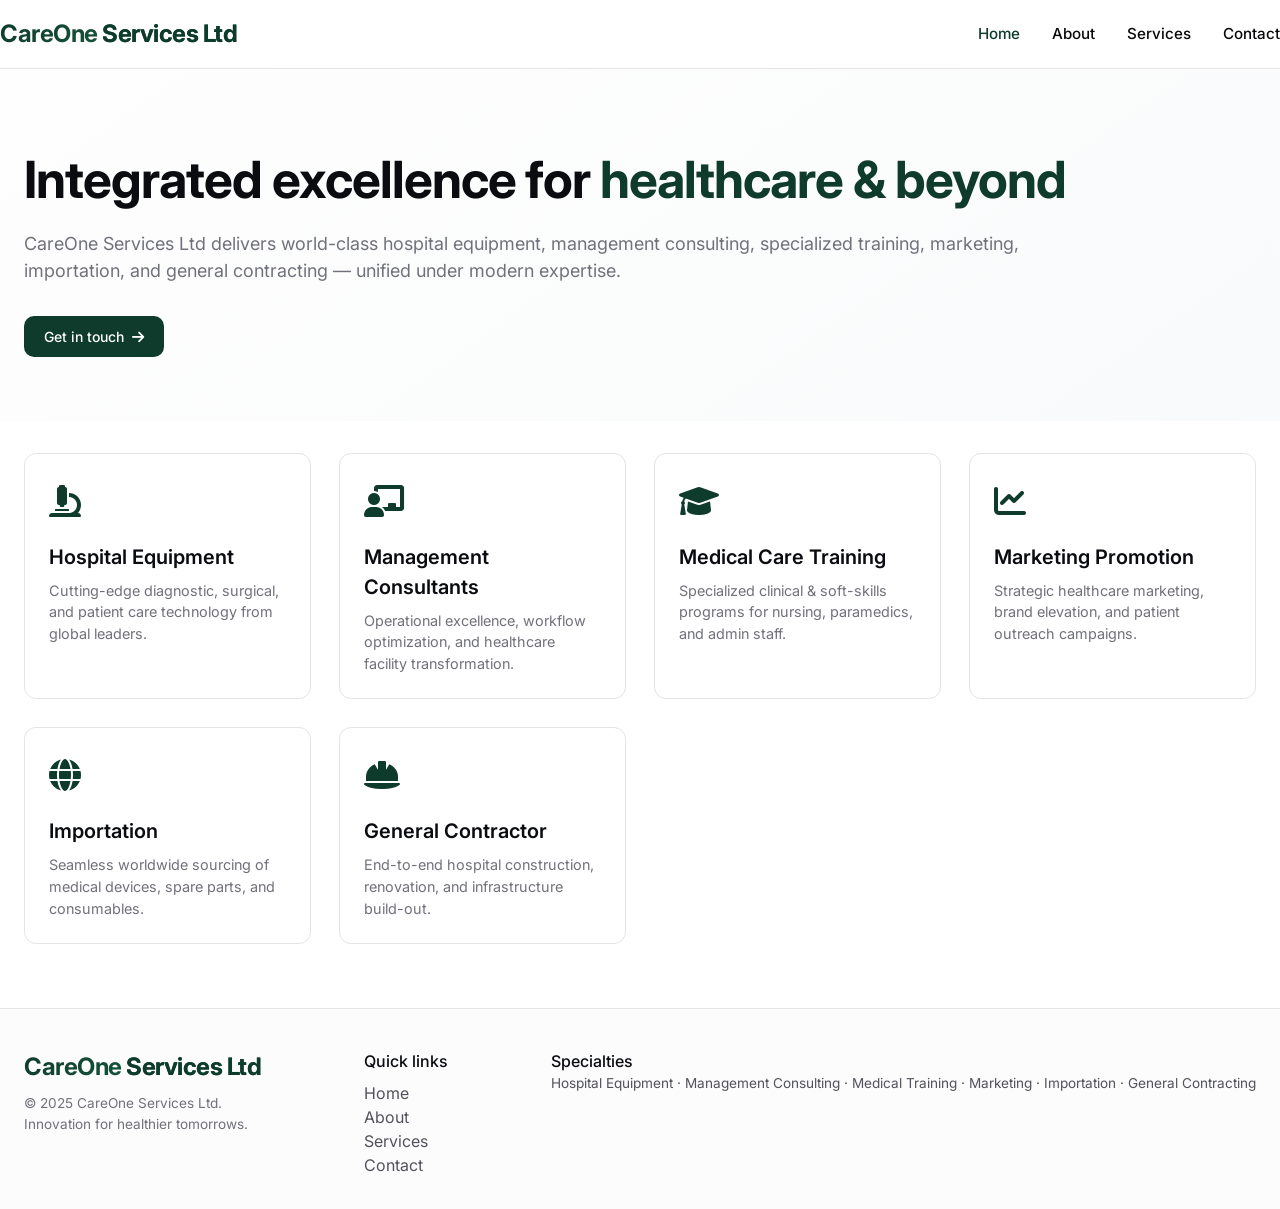
==== index.html @ ca0057f3 "Add initial HTML structure for CareOne website Initial commit of the CareOne Services Ltd website wi" ====
<!DOCTYPE html>
<html lang="en">
<head>
  <meta charset="UTF-8">
  <meta name="viewport" content="width=device-width, initial-scale=1.0, viewport-fit=cover">
  <title>CareOne Services Ltd | Integrated Healthcare Solutions</title>
  <!-- Google Fonts + Shad/CN inspired modern style -->
  <link href="https://fonts.googleapis.com/css2?family=Inter:opsz,wght@14..32,300;14..32,400;14..32,500;14..32,600;14..32,700&display=swap" rel="stylesheet">
  <!-- Font Awesome 6 (free icons) -->
  <link rel="stylesheet" href="https://cdnjs.cloudflare.com/ajax/libs/font-awesome/6.0.0-beta3/css/all.min.css">
  <style>
    * {
      margin: 0;
      padding: 0;
      box-sizing: border-box;
    }

    body {
      font-family: 'Inter', system-ui, -apple-system, sans-serif;
      background: #ffffff;
      color: #0a0c10;
      line-height: 1.5;
      scroll-behavior: smooth;
    }

    /* Shadcn inspired variables: neutral, border radius, subtle shadows */
    :root {
      --background: #ffffff;
      --foreground: #09090b;
      --card: #ffffff;
      --card-foreground: #09090b;
      --primary: #0f3b2c;
      --primary-foreground: #fafafa;
      --secondary: #f4f4f5;
      --secondary-foreground: #18181b;
      --muted: #f4f4f5;
      --muted-foreground: #71717a;
      --accent: #e6f0ec;
      --accent-foreground: #0f3b2c;
      --border: #e4e4e7;
      --ring: #0f3b2c;
      --radius: 0.75rem;
      --radius-sm: 0.5rem;
    }

    .container {
      max-width: 1280px;
      margin: 0 auto;
      padding: 0 1.5rem;
    }

    /* Navigation */
    .navbar {
      background: rgba(255, 255, 255, 0.96);
      backdrop-filter: blur(8px);
      border-bottom: 1px solid var(--border);
      position: sticky;
      top: 0;
      z-index: 50;
      width: 100%;
    }

    .nav-inner {
      display: flex;
      align-items: center;
      justify-content: space-between;
      flex-wrap: wrap;
      padding: 1rem 0;
    }

    .logo {
      font-weight: 700;
      font-size: 1.5rem;
      letter-spacing: -0.02em;
      background: linear-gradient(135deg, #0f3b2c 0%, #1c6e4a 100%);
      background-clip: text;
      -webkit-background-clip: text;
      color: transparent;
    }
    .logo span {
      color: #0f3b2c;
      background: none;
      -webkit-background-clip: unset;
      background-clip: unset;
    }

    .nav-links {
      display: flex;
      gap: 2rem;
      align-items: center;
      flex-wrap: wrap;
    }

    .nav-links a {
      text-decoration: none;
      font-weight: 500;
      color: var(--foreground);
      transition: color 0.2s;
      font-size: 0.95rem;
    }

    .nav-links a:hover, .nav-links a.active {
      color: #0f3b2c;
    }

    /* Buttons & cards (shad-inspired) */
    .btn-primary {
      display: inline-flex;
      align-items: center;
      justify-content: center;
      background-color: var(--primary);
      color: white;
      border-radius: calc(var(--radius) - 0.125rem);
      padding: 0.6rem 1.25rem;
      font-weight: 500;
      font-size: 0.875rem;
      transition: all 0.2s;
      border: none;
      cursor: pointer;
      text-decoration: none;
      gap: 0.5rem;
    }
    .btn-primary:hover {
      background-color: #0a2e22;
      transform: translateY(-1px);
    }
    .btn-outline {
      background: transparent;
      border: 1px solid var(--border);
      border-radius: calc(var(--radius) - 0.125rem);
      padding: 0.6rem 1.25rem;
      font-weight: 500;
      transition: all 0.2s;
      text-decoration: none;
      color: var(--foreground);
    }
    .btn-outline:hover {
      background: var(--secondary);
      border-color: var(--primary);
    }

    /* Hero & sections */
    .hero {
      padding: 5rem 0 4rem;
      background: linear-gradient(145deg, #fefefe 0%, #f9fafb 100%);
    }
    .hero-grid {
      display: flex;
      flex-direction: column;
      gap: 2.5rem;
    }
    .hero-content h1 {
      font-size: 3.2rem;
      font-weight: 700;
      letter-spacing: -0.02em;
      line-height: 1.2;
      margin-bottom: 1.25rem;
    }
    .hero-content p {
      font-size: 1.125rem;
      color: var(--muted-foreground);
      max-width: 85%;
      margin-bottom: 2rem;
    }
    .highlight {
      color: #0f3b2c;
    }

    /* Services grid */
    .section-title {
      font-size: 2rem;
      font-weight: 600;
      letter-spacing: -0.01em;
      margin-bottom: 1rem;
    }
    .section-sub {
      color: var(--muted-foreground);
      margin-bottom: 2.5rem;
      max-width: 700px;
    }
    .services-grid {
      display: grid;
      grid-template-columns: repeat(auto-fill, minmax(280px, 1fr));
      gap: 1.75rem;
    }
    .service-card {
      background: var(--card);
      border-radius: var(--radius);
      border: 1px solid var(--border);
      padding: 1.5rem;
      transition: all 0.25s ease;
    }
    .service-card:hover {
      box-shadow: 0 12px 28px -8px rgba(0, 0, 0, 0.08);
      transform: translateY(-3px);
      border-color: #d4e0db;
    }
    .service-icon {
      font-size: 2rem;
      color: #0f3b2c;
      margin-bottom: 1rem;
    }
    .service-card h3 {
      font-size: 1.25rem;
      font-weight: 600;
      margin-bottom: 0.5rem;
    }
    .service-card p {
      color: var(--muted-foreground);
      font-size: 0.9rem;
    }

    /* About section */
    .about-grid {
      display: grid;
      grid-template-columns: 1fr 1fr;
      gap: 3rem;
      align-items: center;
    }
    .about-stats {
      display: flex;
      gap: 1.5rem;
      margin-top: 1.5rem;
    }
    .stat {
      background: var(--secondary);
      border-radius: var(--radius-sm);
      padding: 1rem 1.2rem;
      text-align: center;
    }
    .stat-number {
      font-weight: 700;
      font-size: 1.8rem;
      color: var(--primary);
    }

    /* Contact form */
    .contact-grid {
      display: grid;
      grid-template-columns: 1fr 1fr;
      gap: 2rem;
    }
    .form-group {
      margin-bottom: 1.25rem;
    }
    label {
      display: block;
      font-size: 0.85rem;
      font-weight: 500;
      margin-bottom: 0.3rem;
    }
    input, textarea {
      width: 100%;
      padding: 0.7rem 0.9rem;
      border: 1px solid var(--border);
      border-radius: var(--radius-sm);
      font-family: inherit;
      font-size: 0.9rem;
      transition: 0.15s;
    }
    input:focus, textarea:focus {
      outline: none;
      border-color: var(--primary);
      ring: 2px solid var(--ring);
      box-shadow: 0 0 0 2px rgba(15, 59, 44, 0.1);
    }
    .contact-info {
      background: var(--secondary);
      border-radius: var(--radius);
      padding: 2rem;
    }
    .contact-detail {
      display: flex;
      align-items: center;
      gap: 1rem;
      margin-bottom: 1.5rem;
    }

    /* Footer */
    footer {
      border-top: 1px solid var(--border);
      padding: 2.5rem 0 2rem;
      background: #fcfcfd;
      margin-top: 4rem;
    }
    .footer-grid {
      display: flex;
      justify-content: space-between;
      flex-wrap: wrap;
      gap: 2rem;
    }
    .copyright {
      color: var(--muted-foreground);
      font-size: 0.85rem;
    }

    /* responsive */
    @media (max-width: 860px) {
      .about-grid, .contact-grid {
        grid-template-columns: 1fr;
      }
      .hero-content p {
        max-width: 100%;
      }
      .nav-inner {
        flex-direction: column;
        gap: 1rem;
      }
      .nav-links {
        gap: 1.25rem;
        justify-content: center;
      }
      .hero-content h1 {
        font-size: 2.4rem;
      }
    }
    .page {
      display: none;
    }
    .page.active-page {
      display: block;
    }
    .cursor-pointer {
      cursor: pointer;
    }
  </style>
</head>
<body>

<div class="navbar">
  <div class="container nav-inner">
    <div class="logo">CareOne<span> Services Ltd</span></div>
    <div class="nav-links">
      <a href="#" data-nav="home" class="nav-link active">Home</a>
      <a href="#" data-nav="about" class="nav-link">About</a>
      <a href="#" data-nav="services" class="nav-link">Services</a>
      <a href="#" data-nav="contact" class="nav-link">Contact</a>
    </div>
  </div>
</div>

<main>
  <!-- HOME PAGE -->
  <div id="home-page" class="page active-page">
    <section class="hero">
      <div class="container hero-grid">
        <div class="hero-content">
          <h1>Integrated excellence for <span class="highlight">healthcare & beyond</span></h1>
          <p>CareOne Services Ltd delivers world-class hospital equipment, management consulting, specialized training, marketing, importation, and general contracting — unified under modern expertise.</p>
          <a href="#" data-nav="contact" class="btn-primary nav-link" style="display: inline-flex;">Get in touch <i class="fas fa-arrow-right"></i></a>
        </div>
      </div>
    </section>

    <div class="container" style="margin-top: 2rem; margin-bottom: 4rem;">
      <div class="services-grid">
        <div class="service-card"><div class="service-icon"><i class="fas fa-microscope"></i></div><h3>Hospital Equipment</h3><p>Cutting-edge diagnostic, surgical, and patient care technology from global leaders.</p></div>
        <div class="service-card"><div class="service-icon"><i class="fas fa-chalkboard-user"></i></div><h3>Management Consultants</h3><p>Operational excellence, workflow optimization, and healthcare facility transformation.</p></div>
        <div class="service-card"><div class="service-icon"><i class="fas fa-graduation-cap"></i></div><h3>Medical Care Training</h3><p>Specialized clinical & soft-skills programs for nursing, paramedics, and admin staff.</p></div>
        <div class="service-card"><div class="service-icon"><i class="fas fa-chart-line"></i></div><h3>Marketing Promotion</h3><p>Strategic healthcare marketing, brand elevation, and patient outreach campaigns.</p></div>
        <div class="service-card"><div class="service-icon"><i class="fas fa-globe"></i></div><h3>Importation</h3><p>Seamless worldwide sourcing of medical devices, spare parts, and consumables.</p></div>
        <div class="service-card"><div class="service-icon"><i class="fas fa-hard-hat"></i></div><h3>General Contractor</h3><p>End-to-end hospital construction, renovation, and infrastructure build-out.</p></div>
      </div>
    </div>
  </div>

  <!-- ABOUT PAGE -->
  <div id="about-page" class="page">
    <div class="container" style="padding: 4rem 0 3rem;">
      <div class="about-grid">
        <div>
          <span style="font-size: 0.85rem; font-weight: 600; color: #0f3b2c; letter-spacing: 1px;">WHO WE ARE</span>
          <h2 class="section-title" style="margin-top: 0.5rem;">Reliable partner for health infrastructure</h2>
          <p style="margin-bottom: 1rem;">CareOne Services Ltd was founded to bridge the gap between advanced medical technology and local healthcare institutions. With a stronghold in hospital equipment supply, management consultancy, and specialized training, we empower medical facilities to deliver superior patient outcomes.</p>
          <p style="margin-bottom: 1rem;">Our multi-disciplinary team includes clinical engineers, healthcare strategists, and logistics experts. We handle importation compliance and act as prime general contractors for medical projects — from greenfield hospitals to ICU renovations.</p>
          <div class="about-stats">
            <div class="stat"><div class="stat-number">120+</div><div style="font-size: 0.8rem;">Projects delivered</div></div>
            <div class="stat"><div class="stat-number">35+</div><div style="font-size: 0.8rem;">Partner hospitals</div></div>
            <div class="stat"><div class="stat-number">24/7</div><div style="font-size: 0.8rem;">Support network</div></div>
          </div>
        </div>
        <div style="background: var(--accent); border-radius: var(--radius); padding: 2rem;">
          <i class="fas fa-quote-left" style="font-size: 2rem; color: #0f3b2c; opacity: 0.5; margin-bottom: 0.5rem; display: inline-block;"></i>
          <p style="font-size: 1.1rem; font-weight: 400; margin-bottom: 1rem;">"CareOne redefined our operational standards — from equipment procurement to staff training, they delivered excellence."</p>
          <p style="font-weight: 500;">— Dr. Amara N., Regional Director</p>
          <hr style="margin: 1.5rem 0; border-color: rgba(0,0,0,0.05);">
          <div><i class="fas fa-check-circle" style="color: #0f3b2c; margin-right: 10px;"></i> ISO & CE certified supply chain</div>
          <div style="margin-top: 0.5rem;"><i class="fas fa-check-circle" style="color: #0f3b2c; margin-right: 10px;"></i> Over 15 years of combined expertise</div>
        </div>
      </div>
    </div>
  </div>

  <!-- SERVICES PAGE (detailed) -->
  <div id="services-page" class="page">
    <div class="container" style="padding: 4rem 0 2rem;">
      <div style="text-align: center; max-width: 800px; margin: 0 auto 3rem;">
        <h2 class="section-title">What we deliver</h2>
        <p class="section-sub">Comprehensive solutions tailored to the healthcare industry’s most complex demands. From advanced devices to turnkey construction.</p>
      </div>
      <div class="services-grid">
        <div class="service-card"><div class="service-icon"><i class="fas fa-laptop-medical"></i></div><h3>Hospital Equipment</h3><p>MRI, CT scanners, ventilators, monitors, surgical tables, and sterilization systems. Full installation & maintenance.</p></div>
        <div class="service-card"><div class="service-icon"><i class="fas fa-chart-simple"></i></div><h3>Management Consultants</h3><p>Lean hospital management, revenue cycle optimization, JCI readiness, and strategic planning frameworks.</p></div>
        <div class="service-card"><div class="service-icon"><i class="fas fa-hand-holding-heart"></i></div><h3>Specialized Medical Training</h3><p>Emergency response, ICU protocols, nursing excellence, and simulation-based workshops for clinicians.</p></div>
        <div class="service-card"><div class="service-icon"><i class="fas fa-bullhorn"></i></div><h3>Marketing Promotion</h3><p>Healthcare marketing strategies, patient acquisition, brand positioning, and digital campaigns for medical centers.</p></div>
        <div class="service-card"><div class="service-icon"><i class="fas fa-ship"></i></div><h3>Importation</h3><p>Global sourcing of FDA/CE medical goods, logistics clearance, warehousing, and vendor management.</p></div>
        <div class="service-card"><div class="service-icon"><i class="fas fa-draw-polygon"></i></div><h3>General Contractor</h3><p>New hospital construction, expansion projects, modular OT builds, MEP, and medical gas pipeline systems.</p></div>
      </div>
    </div>
    <!-- extra callout -->
    <div class="container" style="margin: 2rem auto 3rem;">
      <div style="background: var(--secondary); border-radius: var(--radius); padding: 2rem; text-align: center;">
        <i class="fas fa-handshake" style="font-size: 2rem; margin-bottom: 1rem; color: #0f3b2c;"></i>
        <h3 style="margin-bottom: 0.5rem;">Integrated solutions, single point of contact</h3>
        <p style="max-width: 700px; margin: 0 auto;">We merge equipment, consultancy, training, and construction — seamlessly. Get bespoke healthcare packages.</p>
        <a href="#" data-nav="contact" class="btn-primary nav-link" style="margin-top: 1.2rem; display: inline-flex;">Discuss your project</a>
      </div>
    </div>
  </div>

  <!-- CONTACT PAGE -->
  <div id="contact-page" class="page">
    <div class="container" style="padding: 4rem 0 2rem;">
      <div style="margin-bottom: 2rem;">
        <h2 class="section-title">Let’s connect</h2>
        <p class="section-sub">Reach out for inquiries about equipment, partnerships, training, or contractor bids. Our team replies within 24 hours.</p>
      </div>
      <div class="contact-grid">
        <div>
          <form id="contactForm" action="#" method="post">
            <div class="form-group">
              <label>Full name</label>
              <input type="text" id="name" placeholder="John Doe" required>
            </div>
            <div class="form-group">
              <label>Email address</label>
              <input type="email" id="email" placeholder="hello@careone.com" required>
            </div>
            <div class="form-group">
              <label>Service interest</label>
              <input type="text" id="subject" placeholder="Hospital Equipment / Training / Contracting...">
            </div>
            <div class="form-group">
              <label>Message</label>
              <textarea rows="4" id="message" placeholder="Tell us about your requirements..."></textarea>
            </div>
            <button type="submit" class="btn-primary" id="submitBtn"><i class="fas fa-paper-plane"></i> Send message</button>
            <p id="formFeedback" style="margin-top: 0.8rem; font-size: 0.85rem;"></p>
          </form>
        </div>
        <div class="contact-info">
          <div class="contact-detail"><i class="fas fa-map-marker-alt" style="font-size: 1.3rem; width: 1.8rem;"></i><span>12 Healthcare Avenue, Victoria Island, Lagos, Nigeria</span></div>
          <div class="contact-detail"><i class="fas fa-phone-alt"></i><span>+234 (0) 123 456 7890</span></div>
          <div class="contact-detail"><i class="fas fa-envelope"></i><span>contact@careoneservices.com</span></div>
          <div class="contact-detail"><i class="fas fa-clock"></i><span>Mon - Fri: 8:00 AM – 6:00 PM (GMT+1)</span></div>
          <hr style="margin: 1rem 0;">
          <p><i class="fab fa-linkedin"></i> <strong>CareOne Services Ltd</strong> — follow us for industry insights</p>
        </div>
      </div>
    </div>
  </div>
</main>

<footer>
  <div class="container footer-grid">
    <div>
      <div class="logo" style="margin-bottom: 0.5rem;">CareOne<span> Services Ltd</span></div>
      <p class="copyright">© 2025 CareOne Services Ltd. <br>Innovation for healthier tomorrows.</p>
    </div>
    <div>
      <p style="font-weight: 500;">Quick links</p>
      <ul style="list-style: none; margin-top: 0.5rem;">
        <li><a href="#" data-nav="home" class="nav-link" style="text-decoration: none; color: #52525b;">Home</a></li>
        <li><a href="#" data-nav="about" class="nav-link" style="text-decoration: none; color: #52525b;">About</a></li>
        <li><a href="#" data-nav="services" class="nav-link" style="text-decoration: none; color: #52525b;">Services</a></li>
        <li><a href="#" data-nav="contact" class="nav-link" style="text-decoration: none; color: #52525b;">Contact</a></li>
      </ul>
    </div>
    <div>
      <p style="font-weight: 500;">Specialties</p>
      <p style="font-size: 0.85rem; color: #52525b;">Hospital Equipment · Management Consulting · Medical Training · Marketing · Importation · General Contracting</p>
    </div>
  </div>
</footer>

<script>
  // page navigation logic
  const pages = {
    home: document.getElementById('home-page'),
    about: document.getElementById('about-page'),
    services: document.getElementById('services-page'),
    contact: document.getElementById('contact-page')
  };
  
  const navLinks = document.querySelectorAll('.nav-link');
  
  function setActivePage(pageId) {
    // hide all pages
    Object.values(pages).forEach(page => {
      if(page) page.classList.remove('active-page');
    });
    const activePage = pages[pageId];
    if(activePage) activePage.classList.add('active-page');
    
    // update active class on nav links
    navLinks.forEach(link => {
      const linkPage = link.getAttribute('data-nav');
      if(linkPage === pageId) {
        link.classList.add('active');
      } else {
        link.classList.remove('active');
      }
    });
    
    // update browser hash without jumping
    history.pushState(null, '', `#${pageId}`);
  }
  
  function handleNavClick(e) {
    e.preventDefault();
    const pageId = this.getAttribute('data-nav');
    if(pageId && pages[pageId]) {
      setActivePage(pageId);
      window.scrollTo(
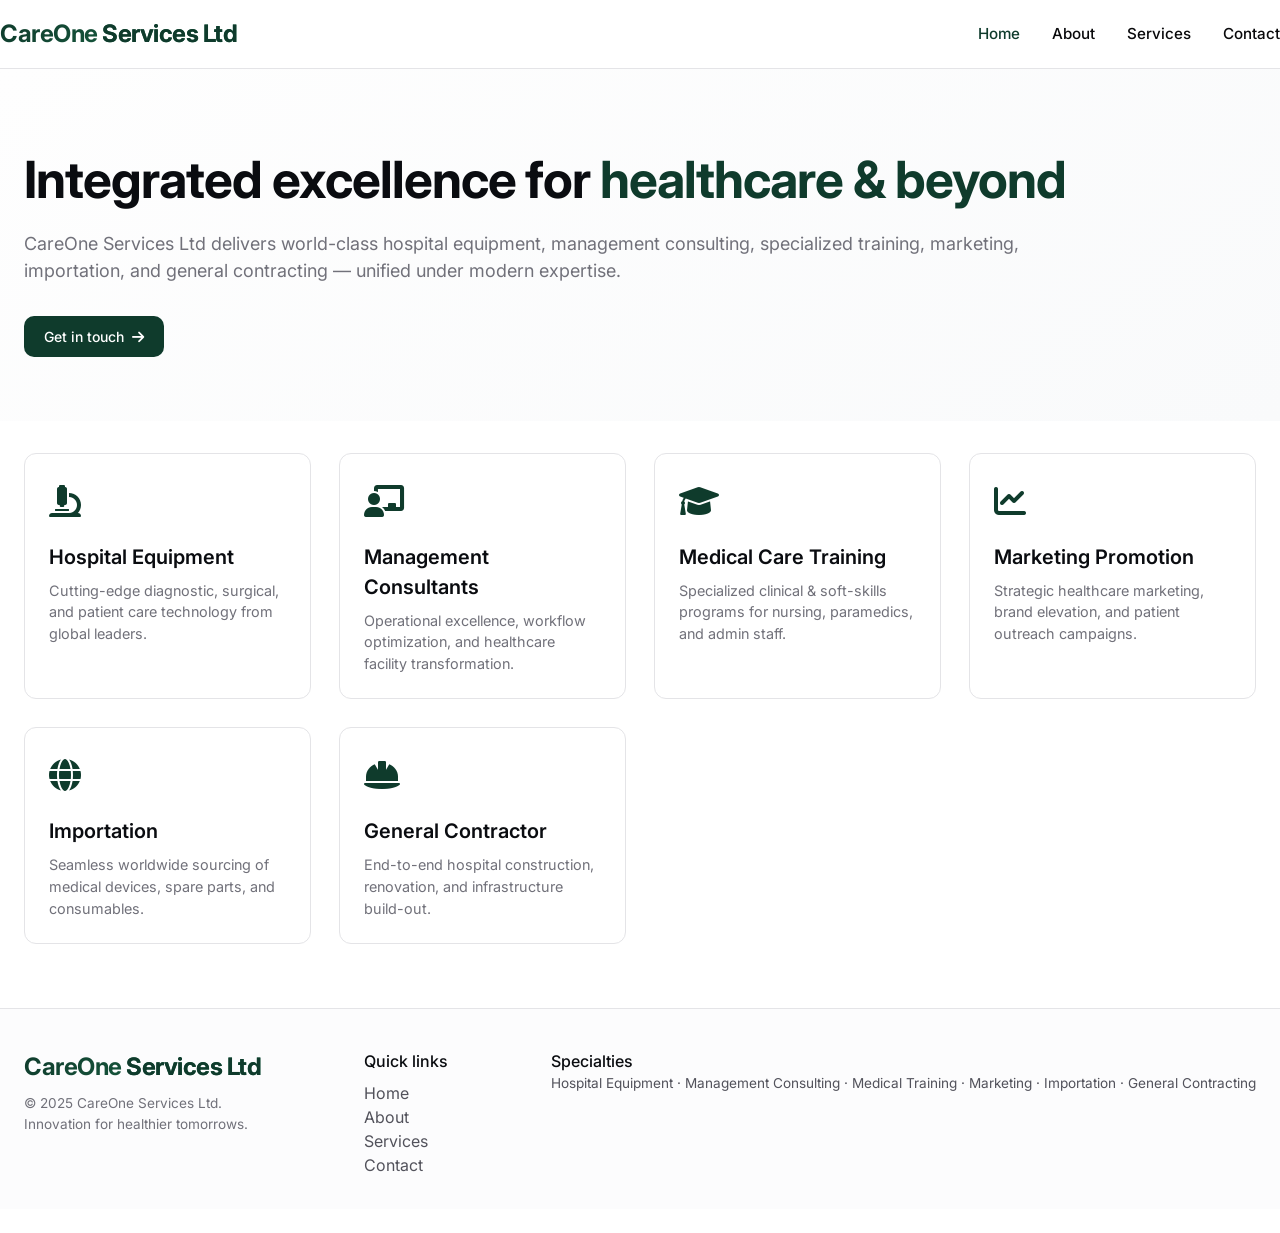
==== commit c02d0e2e: "Refactor page navigation and contact form handling" ====
--- a/index.html
+++ b/index.html
@@ -483,42 +483,114 @@
   </div>
 </footer>
 
-<script>
-  // page navigation logic
-  const pages = {
-    home: document.getElementById('home-page'),
-    about: document.getElementById('about-page'),
-    services: document.getElementById('services-page'),
-    contact: document.getElementById('contact-page')
-  };
-  
-  const navLinks = document.querySelectorAll('.nav-link');
-  
-  function setActivePage(pageId) {
-    // hide all pages
-    Object.values(pages).forEach(page => {
-      if(page) page.classList.remove('active-page');
-    });
-    const activePage = pages[pageId];
-    if(activePage) activePage.classList.add('active-page');
-    
-    // update active class on nav links
-    navLinks.forEach(link => {
-      const linkPage = link.getAttribute('data-nav');
-      if(linkPage === pageId) {
-        link.classList.add('active');
-      } else {
-        link.classList.remove('active');
-      }
-    });
-    
-    // update browser hash without jumping
-    history.pushState(null, '', `#${pageId}`);
-  }
-  
-  function handleNavClick(e) {
-    e.preventDefault();
-    const pageId = this.getAttribute('data-nav');
-    if(pageId && pages[pageId]) {
-      setActivePage(pageId);
-      window.scrollTo(
+‎<script>
+‎  // page navigation logic
+‎  const pages = {
+‎    home: document.getElementById('home-page'),
+‎    about: document.getElementById('about-page'),
+‎    services: document.getElementById('services-page'),
+‎    contact: document.getElementById('contact-page')
+‎  };
+‎  
+‎  const navLinks = document.querySelectorAll('.nav-link');
+‎  
+‎  function setActivePage(pageId) {
+‎    // hide all pages
+‎    Object.values(pages).forEach(page => {
+‎      if(page) page.classList.remove('active-page');
+‎    });
+‎    const activePage = pages[pageId];
+‎    if(activePage) activePage.classList.add('active-page');
+‎    
+‎    // update active class on nav links
+‎    navLinks.forEach(link => {
+‎      const linkPage = link.getAttribute('data-nav');
+‎      if(linkPage === pageId) {
+‎        link.classList.add('active');
+‎      } else {
+‎        link.classList.remove('active');
+‎      }
+‎    });
+‎    
+‎    // update browser hash without jumping
+‎    history.pushState(null, '', `#${pageId}`);
+‎  }
+‎  
+‎  function handleNavClick(e) {
+‎    e.preventDefault();
+‎    const pageId = this.getAttribute('data-nav');
+‎    if(pageId && pages[pageId]) {
+‎      setActivePage(pageId);
+‎      window.scrollTo({ top: 0, behavior: 'smooth' });
+‎    }
+‎  }
+‎  
+‎  navLinks.forEach(link => {
+‎    link.addEventListener('click', handleNavClick);
+‎  });
+‎  
+‎  // initial check for hash on load
+‎  function checkHash() {
+‎    const hash = window.location.hash.substring(1);
+‎    if(hash && pages[hash]) {
+‎      setActivePage(hash);
+‎    } else {
+‎      setActivePage('home');
+‎    }
+‎  }
+‎  window.addEventListener('popstate', () => {
+‎    const hash = window.location.hash.substring(1);
+‎    if(hash && pages[hash]) setActivePage(hash);
+‎    else setActivePage('home');
+‎  });
+‎  checkHash();
+‎  
+‎  // Contact form simple handling with modern feedback
+‎  const contactForm = document.getElementById('contactForm');
+‎  const feedback = document.getElementById('formFeedback');
+‎  if(contactForm){
+‎    contactForm.addEventListener('submit', function(e){
+‎      e.preventDefault();
+‎      const name = document.getElementById('name')?.value.trim();
+‎      const email = document.getElementById('email')?.value.trim();
+‎      const message = document.getElementById('message')?.value.trim();
+‎      if(!name || !email || !message){
+‎        feedback.innerHTML = '<span style="color:#b91c1c;">⚠️ Please fill in name, email and message.</span>';
+‎        return;
+‎      }
+‎      if(!email.includes('@') || !email.includes('.')){
+‎        feedback.innerHTML = '<span style="color:#b91c1c;">⚠️ Enter a valid email address.</span>';
+‎        return;
+‎      }
+‎      // simulate submit
+‎      feedback.innerHTML = '<span style="color:#0f3b2c;"><i class="fas fa-spinner fa-pulse"></i> Sending...</span>';
+‎      setTimeout(() => {
+‎        feedback.innerHTML = '<span style="color:#0f3b2c;">✓ Thanks! A CareOne representative will get back to you shortly.</span>';
+‎        contactForm.reset();
+‎        setTimeout(() => { feedback.innerHTML = ''; }, 4000);
+‎      }, 800);
+‎    });
+‎  }
+‎</script>
+‎<style>
+‎  .nav-link.active {
+‎    color: #0f3b2c;
+‎    font-weight: 600;
+‎    border-bottom: 2px solid #0f3b2c;
+‎    padding-bottom: 2px;
+‎  }
+‎  .service-card p, .hero-content p {
+‎    line-height: 1.5;
+‎  }
+‎  a {
+‎    text-decoration: none;
+‎  }
+‎  .btn-primary, .btn-outline {
+‎    transition: all 0.2s ease;
+‎  }
+‎  ::selection {
+‎    background: #cfe6df;
+‎  }
+‎</style>
+‎</body>
+‎</html>
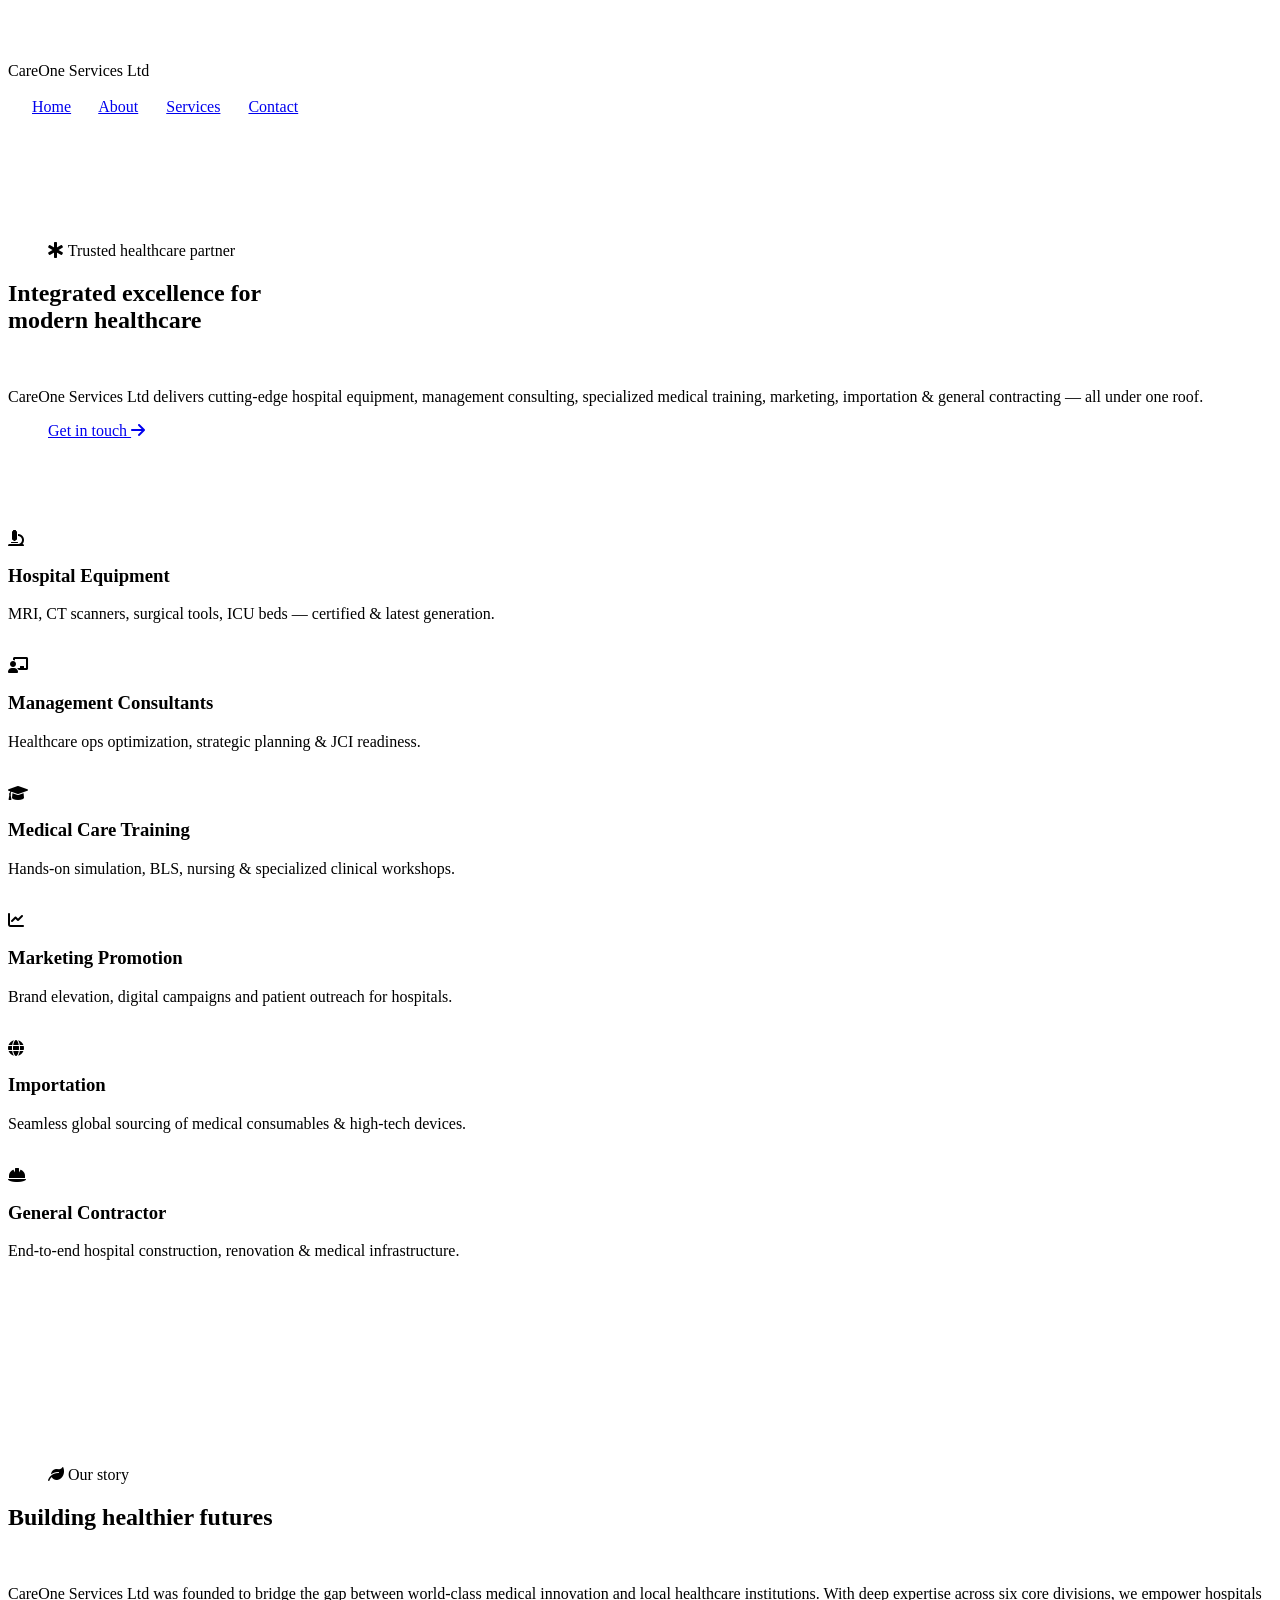
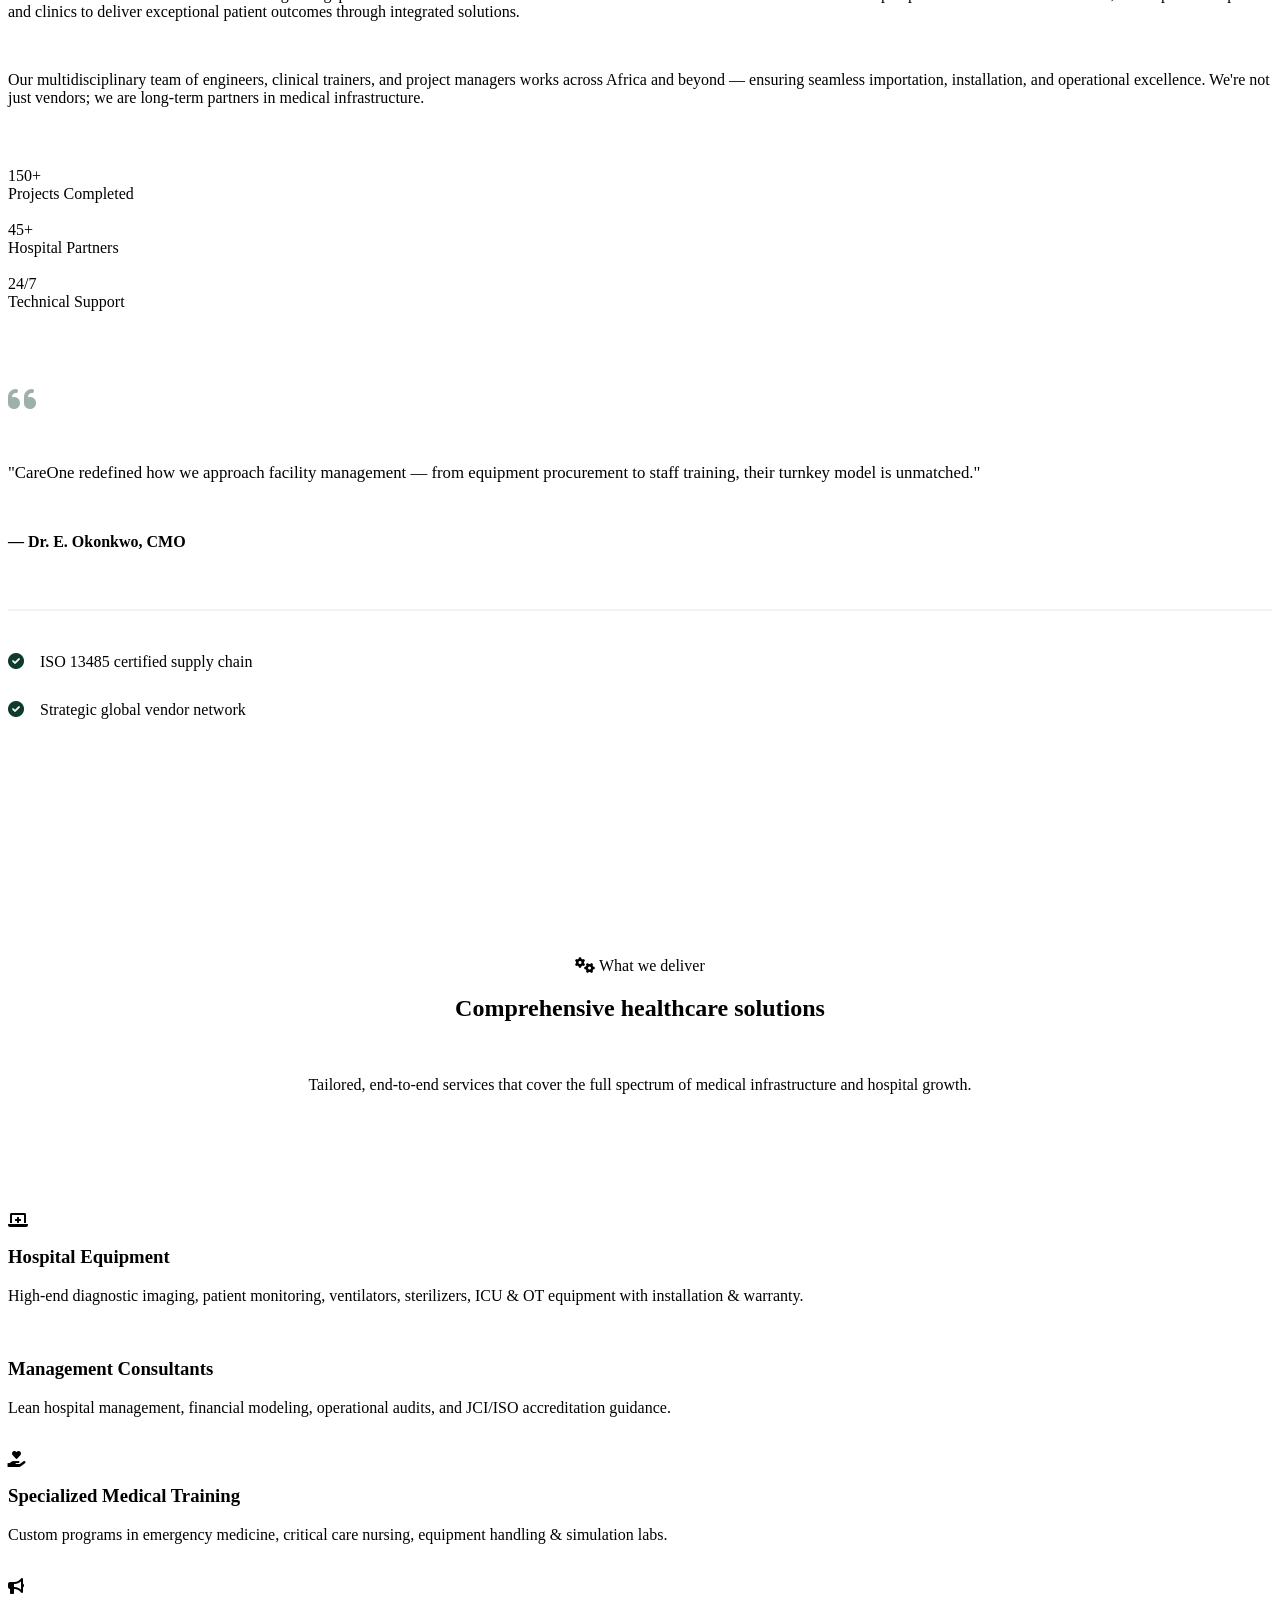
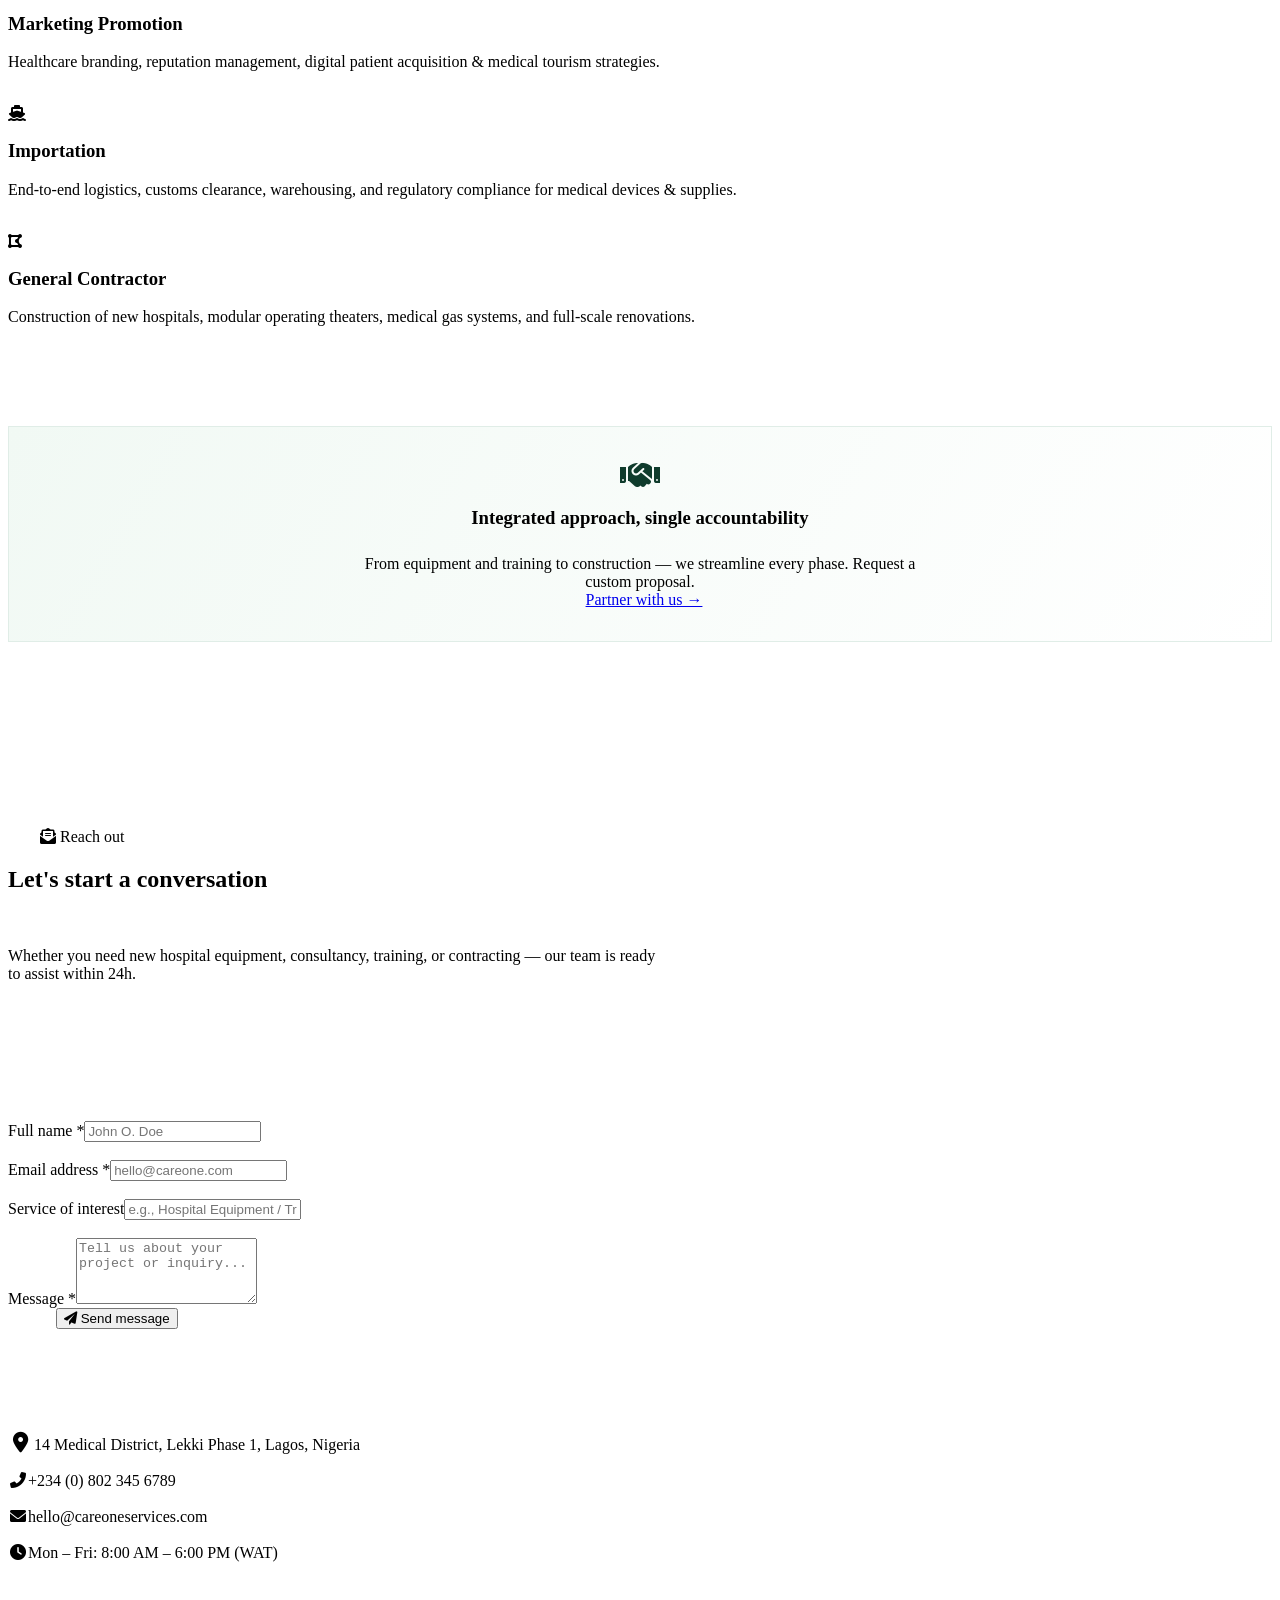
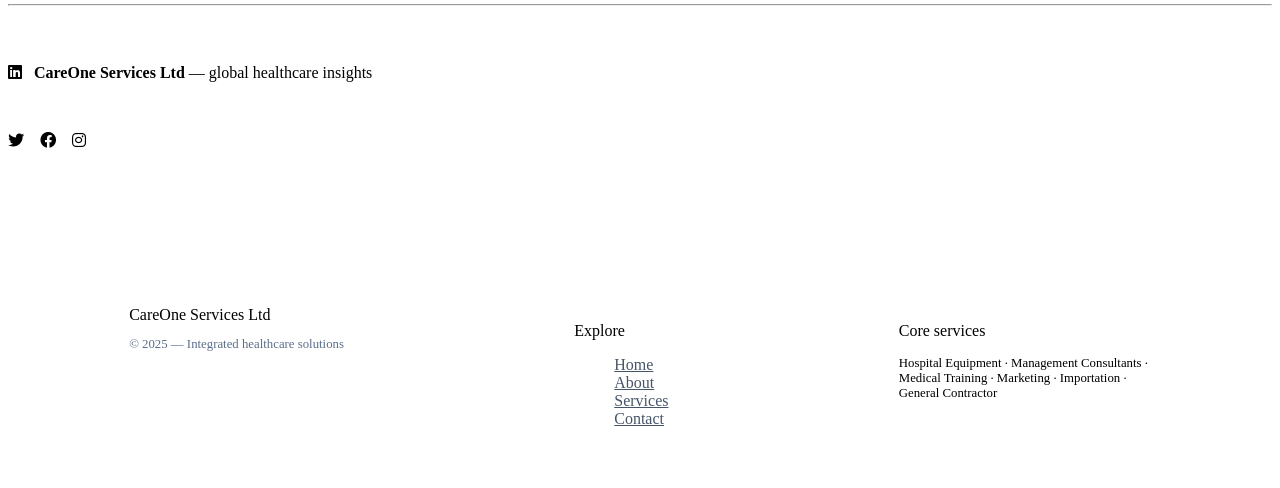
==== commit e782b739: "Update index.html" ====
--- a/index.html
+++ b/index.html
@@ -1,596 +1,620 @@
-<!DOCTYPE html>
-<html lang="en">
-<head>
-  <meta charset="UTF-8">
-  <meta name="viewport" content="width=device-width, initial-scale=1.0, viewport-fit=cover">
-  <title>CareOne Services Ltd | Integrated Healthcare Solutions</title>
-  <!-- Google Fonts + Shad/CN inspired modern style -->
-  <link href="https://fonts.googleapis.com/css2?family=Inter:opsz,wght@14..32,300;14..32,400;14..32,500;14..32,600;14..32,700&display=swap" rel="stylesheet">
-  <!-- Font Awesome 6 (free icons) -->
-  <link rel="stylesheet" href="https://cdnjs.cloudflare.com/ajax/libs/font-awesome/6.0.0-beta3/css/all.min.css">
-  <style>
-    * {
-      margin: 0;
-      padding: 0;
-      box-sizing: border-box;
-    }
+‎<!DOCTYPE html>
+‎<html lang="en">
+‎<head>
+‎  <meta charset="UTF-8">
+‎  <meta name="viewport" content="width=device-width, initial-scale=1.0, viewport-fit=cover">
+‎  <title>CareOne Services Ltd | Modern Healthcare Solutions</title>
+‎  <!-- Google Fonts Inter + ShadCN Modern vibe -->
+‎  <link href="https://fonts.googleapis.com/css2?family=Inter:opsz,wght@14..32,300;14..32,400;14..32,500;14..32,600;14..32,700;14..32,800&display=swap" rel="stylesheet">
+‎  <!-- Font Awesome 6 (icons) -->
+‎  <link rel="stylesheet" href="https://cdnjs.cloudflare.com/ajax/libs/font-awesome/6.0.0-beta3/css/all.min.css">
+‎  <style>
+‎    * {
+‎      margin: 0;
+‎      padding: 0;
+‎      box-sizing: border-box;
+‎    }
+‎
+‎    body {
+‎      font-family: 'Inter', system-ui, -apple-system, sans-serif;
+‎      background: #ffffff;
+‎      color: #0a0c10;
+‎      line-height: 1.5;
+‎      scroll-behavior: smooth;
+‎      overflow-x: hidden;
+‎    }
+‎
+‎    /* Shadcn inspired design tokens */
+‎    :root {
+‎      --background: #ffffff;
+‎      --foreground: #0f172a;
+‎      --primary: #0f3b2c;
+‎      --primary-light: #1c5a43;
+‎      --primary-soft: #eaf5f0;
+‎      --secondary: #f1f5f9;
+‎      --secondary-foreground: #1e293b;
+‎      --muted: #f8fafc;
+‎      --muted-foreground: #64748b;
+‎      --accent: #eef2ff;
+‎      --border: #e2e8f0;
+‎      --ring: #0f3b2c;
+‎      --radius: 1rem;
+‎      --radius-sm: 0.75rem;
+‎      --shadow-sm: 0 1px 2px 0 rgb(0 0 0 / 0.05);
+‎      --shadow-md: 0 10px 25px -5px rgb(0 0 0 / 0.05), 0 8px 10px -6px rgb(0 0 0 / 0.02);
+‎      --shadow-lg: 0 20px 25px -12px rgba(0, 0, 0, 0.08);
+‎    }
+‎
+‎    .container {
+‎      max-width: 1280px;
+‎      margin: 0 auto;
+‎      padding: 0 2rem;
+‎    }
+‎
+‎    /* Navigation with glassmorphism */
+‎    .navbar {
+‎      background: rgba(255, 255, 255, 0.92);
+‎      backdrop-filter: blur(12px);
+‎      border-bottom: 1px solid var(--border);
+‎      position: sticky;
+‎      top: 0;
+‎      z-index: 100;
+‎      width: 100%;
+‎      transition: all 0.2s;
+‎    }
+‎
+‎    .nav-inner {
+‎      display: flex;
+‎      align-items: center;
+‎      justify-content: space-between;
+‎      flex-wrap: wrap;
+‎      padding: 1rem 0;
+‎    }
+‎
+‎    .logo {
+‎      font-weight: 800;
+‎      font-size: 1.6rem;
+‎      letter-spacing: -0.02em;
+‎      background: linear-gradient(130deg, #0f3b2c 0%, #2b7a5c 100%);
+‎      background-clip: text;
+‎      -webkit-background-clip: text;
+‎      color: transparent;
+‎    }
+‎    .logo span {
+‎      background: none;
+‎      color: #0f2e21;
+‎      -webkit-background-clip: unset;
+‎    }
+‎
+‎    .nav-links {
+‎      display: flex;
+‎      gap: 2.5rem;
+‎      align-items: center;
+‎    }
+‎    .nav-links a {
+‎      text-decoration: none;
+‎      font-weight: 500;
+‎      color: #1e293b;
+‎      transition: all 0.2s ease;
+‎      font-size: 0.95rem;
+‎      position: relative;
+‎    }
+‎    .nav-links a:after {
+‎      content: '';
+‎      position: absolute;
+‎      width: 0;
+‎      height: 2px;
+‎      bottom: -4px;
+‎      left: 0;
+‎      background-color: var(--primary);
+‎      transition: width 0.25s ease;
+‎    }
+‎    .nav-links a:hover:after, .nav-links a.active:after {
+‎      width: 100%;
+‎    }
+‎    .nav-links a.active {
+‎      color: var(--primary);
+‎      font-weight: 600;
+‎    }
+‎
+‎    /* Buttons */
+‎    .btn-primary {
+‎      display: inline-flex;
+‎      align-items: center;
+‎      gap: 8px;
+‎      background-color: var(--primary);
+‎      color: white;
+‎      border-radius: 9999px;
+‎      padding: 0.65rem 1.5rem;
+‎      font-weight: 500;
+‎      font-size: 0.9rem;
+‎      transition: all 0.2s cubic-bezier(0.2, 0.9, 0.4, 1.1);
+‎      border: none;
+‎      cursor: pointer;
+‎      box-shadow: var(--shadow-sm);
+‎    }
+‎    .btn-primary:hover {
+‎      background-color: #0a2e22;
+‎      transform: translateY(-2px);
+‎      box-shadow: var(--shadow-md);
+‎    }
+‎    .btn-outline {
+‎      background: transparent;
+‎      border: 1px solid var(--border);
+‎      border-radius: 9999px;
+‎      padding: 0.65rem 1.5rem;
+‎      font-weight: 500;
+‎      transition: all 0.2s;
+‎      display: inline-flex;
+‎      align-items: center;
+‎      gap: 8px;
+‎    }
+‎    .btn-outline:hover {
+‎      background: var(--secondary);
+‎      border-color: var(--primary);
+‎      transform: translateY(-1px);
+‎    }
+‎
+‎    /* Page transitions + animations */
+‎    .page {
+‎      display: none;
+‎      opacity: 0;
+‎      transform: translateY(8px);
+‎      transition: opacity 0.35s ease, transform 0.35s ease;
+‎    }
+‎    .page.active-page {
+‎      display: block;
+‎      opacity: 1;
+‎      transform: translateY(0);
+‎      animation: fadeSlideUp 0.45s ease forwards;
+‎    }
+‎    @keyframes fadeSlideUp {
+‎      0% { opacity: 0; transform: translateY(20px); }
+‎      100% { opacity: 1; transform: translateY(0); }
+‎    }
+‎
+‎    /* Hero & Cards */
+‎    .hero {
+‎      padding: 5rem 0 4rem;
+‎      background: linear-gradient(145deg, #ffffff 0%, #fafcff 100%);
+‎    }
+‎    .hero-content h1 {
+‎      font-size: 3.5rem;
+‎      font-weight: 800;
+‎      letter-spacing: -0.03em;
+‎      line-height: 1.2;
+‎      margin-bottom: 1.2rem;
+‎      background: linear-gradient(to right, #0f3b2c, #2f6b53);
+‎      background-clip: text;
+‎      -webkit-background-clip: text;
+‎      color: transparent;
+‎    }
+‎    .hero-content p {
+‎      font-size: 1.15rem;
+‎      color: var(--muted-foreground);
+‎      max-width: 85%;
+‎      margin-bottom: 2rem;
+‎    }
+‎    .services-grid {
+‎      display: grid;
+‎      grid-template-columns: repeat(auto-fill, minmax(300px, 1fr));
+‎      gap: 1.8rem;
+‎      margin: 2rem 0 2rem;
+‎    }
+‎    .service-card {
+‎      background: white;
+‎      border-radius: var(--radius);
+‎      border: 1px solid var(--border);
+‎      padding: 1.8rem;
+‎      transition: all 0.3s cubic-bezier(0.2, 0, 0, 1);
+‎      box-shadow: var(--shadow-sm);
+‎    }
+‎    .service-card:hover {
+‎      transform: translateY(-6px);
+‎      box-shadow: var(--shadow-lg);
+‎      border-color: #d0e2d9;
+‎    }
+‎    .service-icon {
+‎      font-size: 2.2rem;
+‎      color: var(--primary);
+‎      margin-bottom: 1rem;
+‎      background: var(--primary-soft);
+‎      width: 52px;
+‎      height: 52px;
+‎      display: flex;
+‎      align-items: center;
+‎      justify-content: center;
+‎      border-radius: 18px;
+‎    }
+‎    .service-card h3 {
+‎      font-size: 1.3rem;
+‎      font-weight: 600;
+‎      margin-bottom: 0.6rem;
+‎    }
+‎
+‎    /* About section */
+‎    .about-grid {
+‎      display: grid;
+‎      grid-template-columns: 1fr 1fr;
+‎      gap: 3rem;
+‎      align-items: center;
+‎    }
+‎    .stats-row {
+‎      display: flex;
+‎      gap: 1.5rem;
+‎      margin-top: 2rem;
+‎    }
+‎    .stat-card {
+‎      background: var(--secondary);
+‎      border-radius: var(--radius-sm);
+‎      padding: 1rem 1.2rem;
+‎      text-align: center;
+‎      flex: 1;
+‎    }
+‎    .stat-number {
+‎      font-weight: 800;
+‎      font-size: 2rem;
+‎      color: var(--primary);
+‎    }
+‎    .quote-card {
+‎      background: var(--primary-soft);
+‎      border-radius: var(--radius);
+‎      padding: 2rem;
+‎      position: relative;
+‎    }
+‎
+‎    /* Contact form */
+‎    .contact-grid {
+‎      display: grid;
+‎      grid-template-columns: 1fr 1fr;
+‎      gap: 2.5rem;
+‎    }
+‎    .form-group {
+‎      margin-bottom: 1.2rem;
+‎    }
+‎    label {
+‎      font-size: 0.85rem;
+‎      font-weight: 500;
+‎      margin-bottom: 0.3rem;
+‎      display: block;
+‎    }
+‎    input, textarea {
+‎      width: 100%;
+‎      padding: 0.8rem 1rem;
+‎      border: 1px solid var(--border);
+‎      border-radius: var(--radius-sm);
+‎      font-family: inherit;
+‎      transition: 0.2s;
+‎      background: white;
+‎    }
+‎    input:focus, textarea:focus {
+‎      outline: none;
+‎      border-color: var(--primary);
+‎      box-shadow: 0 0 0 3px rgba(15, 59, 44, 0.1);
+‎    }
+‎    .contact-info-card {
+‎      background: var(--secondary);
+‎      border-radius: var(--radius);
+‎      padding: 2rem;
+‎    }
+‎    .contact-detail {
+‎      display: flex;
+‎      gap: 1rem;
+‎      align-items: center;
+‎      margin-bottom: 1.5rem;
+‎    }
+‎    footer {
+‎      border-top: 1px solid var(--border);
+‎      padding: 2.5rem 0 2rem;
+‎      background: #fbfdfc;
+‎      margin-top: 4rem;
+‎    }
+‎    @media (max-width: 850px) {
+‎      .about-grid, .contact-grid {
+‎        grid-template-columns: 1fr;
+‎      }
+‎      .hero-content h1 { font-size: 2.5rem; }
+‎      .hero-content p { max-width: 100%; }
+‎      .nav-inner { flex-direction: column; gap: 1rem; }
+‎      .nav-links { gap: 1.5rem; flex-wrap: wrap; justify-content: center; }
+‎      .container { padding: 0 1.2rem; }
+‎    }
+‎    .section-title {
+‎      font-size: 2.2rem;
+‎      font-weight: 700;
+‎      letter-spacing: -0.01em;
+‎      margin-bottom: 0.5rem;
+‎    }
+‎    .badge {
+‎      display: inline-block;
+‎      background: var(--primary-soft);
+‎      color: var(--primary);
+‎      border-radius: 40px;
+‎      padding: 0.2rem 1rem;
+‎      font-size: 0.8rem;
+‎      font-weight: 600;
+‎      margin-bottom: 1rem;
+‎    }
+‎    .fade-up {
+‎      animation: fadeSlideUp 0.5s ease-out;
+‎    }
+‎  </style>
+‎</head>
+‎<body>
+‎<div class="navbar">
+‎  <div class="container nav-inner">
+‎    <div class="logo">CareOne<span> Services Ltd</span></div>
+‎    <div class="nav-links">
+‎      <a href="#" data-page="home" class="nav-link active">Home</a>
+‎      <a href="#" data-page="about" class="nav-link">About</a>
+‎      <a href="#" data-page="services" class="nav-link">Services</a>
+‎      <a href="#" data-page="contact" class="nav-link">Contact</a>
+‎    </div>
+‎  </div>
+‎</div>
+‎
+‎<main>
+‎  <!-- HOME PAGE (complete) -->
+‎  <div id="page-home" class="page active-page">
+‎    <section class="hero">
+‎      <div class="container">
+‎        <div class="hero-content">
+‎          <span class="badge"><i class="fas fa-star-of-life"></i> Trusted healthcare partner</span>
+‎          <h1>Integrated excellence for <br>modern healthcare</h1>
+‎          <p>CareOne Services Ltd delivers cutting-edge hospital equipment, management consulting, specialized medical training, marketing, importation & general contracting — all under one roof.</p>
+‎          <a href="#" data-page="contact" class="btn-primary nav-link">Get in touch <i class="fas fa-arrow-right"></i></a>
+‎        </div>
+‎      </div>
+‎    </section>
+‎    <div class="container">
+‎      <div class="services-grid">
+‎        <div class="service-card"><div class="service-icon"><i class="fas fa-microscope"></i></div><h3>Hospital Equipment</h3><p>MRI, CT scanners, surgical tools, ICU beds — certified & latest generation.</p></div>
+‎        <div class="service-card"><div class="service-icon"><i class="fas fa-chalkboard-user"></i></div><h3>Management Consultants</h3><p>Healthcare ops optimization, strategic planning & JCI readiness.</p></div>
+‎        <div class="service-card"><div class="service-icon"><i class="fas fa-graduation-cap"></i></div><h3>Medical Care Training</h3><p>Hands-on simulation, BLS, nursing & specialized clinical workshops.</p></div>
+‎        <div class="service-card"><div class="service-icon"><i class="fas fa-chart-line"></i></div><h3>Marketing Promotion</h3><p>Brand elevation, digital campaigns and patient outreach for hospitals.</p></div>
+‎        <div class="service-card"><div class="service-icon"><i class="fas fa-globe"></i></div><h3>Importation</h3><p>Seamless global sourcing of medical consumables & high-tech devices.</p></div>
+‎        <div class="service-card"><div class="service-icon"><i class="fas fa-hard-hat"></i></div><h3>General Contractor</h3><p>End-to-end hospital construction, renovation & medical infrastructure.</p></div>
+‎      </div>
+‎    </div>
+‎  </div>
+‎
+‎  <!-- ABOUT PAGE -->
+‎  <div id="page-about" class="page">
+‎    <div class="container" style="padding: 4rem 0 3rem;">
+‎      <div class="about-grid">
+‎        <div>
+‎          <span class="badge"><i class="fas fa-leaf"></i> Our story</span>
+‎          <h2 class="section-title">Building healthier futures</h2>
+‎          <p style="margin-bottom: 1rem;">CareOne Services Ltd was founded to bridge the gap between world-class medical innovation and local healthcare institutions. With deep expertise across six core divisions, we empower hospitals and clinics to deliver exceptional patient outcomes through integrated solutions.</p>
+‎          <p style="margin-bottom: 1.5rem;">Our multidisciplinary team of engineers, clinical trainers, and project managers works across Africa and beyond — ensuring seamless importation, installation, and operational excellence. We're not just vendors; we are long-term partners in medical infrastructure.</p>
+‎          <div class="stats-row">
+‎            <div class="stat-card"><div class="stat-number">150+</div><div>Projects Completed</div></div>
+‎            <div class="stat-card"><div class="stat-number">45+</div><div>Hospital Partners</div></div>
+‎            <div class="stat-card"><div class="stat-number">24/7</div><div>Technical Support</div></div>
+‎          </div>
+‎        </div>
+‎        <div class="quote-card">
+‎          <i class="fas fa-quote-left" style="font-size: 2rem; color: #0f3b2c; opacity: 0.4; margin-bottom: 0.8rem; display: block;"></i>
+‎          <p style="font-size: 1.05rem; font-weight: 400; margin-bottom: 1rem;">"CareOne redefined how we approach facility management — from equipment procurement to staff training, their turnkey model is unmatched."</p>
+‎          <p style="font-weight: 700;">— Dr. E. Okonkwo, CMO</p>
+‎          <hr style="margin: 1.5rem 0; border-color: rgba(0,0,0,0.05);">
+‎          <div><i class="fas fa-check-circle" style="color: #0f3b2c; margin-right: 12px;"></i> ISO 13485 certified supply chain</div>
+‎          <div style="margin-top: 12px;"><i class="fas fa-check-circle" style="color: #0f3b2c; margin-right: 12px;"></i> Strategic global vendor network</div>
+‎        </div>
+‎      </div>
+‎    </div>
+‎  </div>
+‎
+‎  <!-- SERVICES PAGE (detailed) -->
+‎  <div id="page-services" class="page">
+‎    <div class="container" style="padding: 4rem 0 2rem;">
+‎      <div style="text-align: center; max-width: 780px; margin: 0 auto 3rem;">
+‎        <span class="badge"><i class="fas fa-cogs"></i> What we deliver</span>
+‎        <h2 class="section-title">Comprehensive healthcare solutions</h2>
+‎        <p class="section-sub" style="color: var(--muted-foreground);">Tailored, end-to-end services that cover the full spectrum of medical infrastructure and hospital growth.</p>
+‎      </div>
+‎      <div class="services-grid">
+‎        <div class="service-card"><div class="service-icon"><i class="fas fa-laptop-medical"></i></div><h3>Hospital Equipment</h3><p>High-end diagnostic imaging, patient monitoring, ventilators, sterilizers, ICU & OT equipment with installation & warranty.</p></div>
+‎        <div class="service-card"><div class="service-icon"><i class="fas fa-chart-simple"></i></div><h3>Management Consultants</h3><p>Lean hospital management, financial modeling, operational audits, and JCI/ISO accreditation guidance.</p></div>
+‎        <div class="service-card"><div class="service-icon"><i class="fas fa-hand-holding-heart"></i></div><h3>Specialized Medical Training</h3><p>Custom programs in emergency medicine, critical care nursing, equipment handling & simulation labs.</p></div>
+‎        <div class="service-card"><div class="service-icon"><i class="fas fa-bullhorn"></i></div><h3>Marketing Promotion</h3><p>Healthcare branding, reputation management, digital patient acquisition & medical tourism strategies.</p></div>
+‎        <div class="service-card"><div class="service-icon"><i class="fas fa-ship"></i></div><h3>Importation</h3><p>End-to-end logistics, customs clearance, warehousing, and regulatory compliance for medical devices & supplies.</p></div>
+‎        <div class="service-card"><div class="service-icon"><i class="fas fa-draw-polygon"></i></div><h3>General Contractor</h3><p>Construction of new hospitals, modular operating theaters, medical gas systems, and full-scale renovations.</p></div>
+‎      </div>
+‎      <div style="margin-top: 3rem; background: linear-gradient(120deg, #f1f9f4, #ffffff); border-radius: var(--radius); padding: 2rem; text-align: center; border: 1px solid #e0ede7;">
+‎        <i class="fas fa-handshake" style="font-size: 2rem; color: #0f3b2c; margin-bottom: 0.5rem;"></i>
+‎        <h3 style="margin: 0.5rem 0;">Integrated approach, single accountability</h3>
+‎        <p style="max-width: 600px; margin: 0 auto;">From equipment and training to construction — we streamline every phase. Request a custom proposal.</p>
+‎        <a href="#" data-page="contact" class="btn-primary nav-link" style="margin-top: 1.2rem;">Partner with us →</a>
+‎      </div>
+‎    </div>
+‎  </div>
+‎
+‎  <!-- CONTACT PAGE -->
+‎  <div id="page-contact" class="page">
+‎    <div class="container" style="padding: 4rem 0 2rem;">
+‎      <div style="margin-bottom: 2rem;">
+‎        <span class="badge"><i class="fas fa-envelope-open-text"></i> Reach out</span>
+‎        <h2 class="section-title">Let's start a conversation</h2>
+‎        <p class="section-sub" style="max-width: 650px;">Whether you need new hospital equipment, consultancy, training, or contracting — our team is ready to assist within 24h.</p>
+‎      </div>
+‎      <div class="contact-grid">
+‎        <div>
+‎          <form id="contactFormModern" action="#" method="post">
+‎            <div class="form-group"><label>Full name *</label><input type="text" id="fullname" placeholder="John O. Doe" required></div>
+‎            <div class="form-group"><label>Email address *</label><input type="email" id="emailAddr" placeholder="hello@careone.com" required></div>
+‎            <div class="form-group"><label>Service of interest</label><input type="text" id="serviceInterest" placeholder="e.g., Hospital Equipment / Training / Construction"></div>
+‎            <div class="form-group"><label>Message *</label><textarea rows="4" id="msgContent" placeholder="Tell us about your project or inquiry..."></textarea></div>
+‎            <button type="submit" class="btn-primary" id="sendMsgBtn"><i class="fas fa-paper-plane"></i> Send message</button>
+‎            <div id="formMsgFeedback" style="margin-top: 1rem; font-size: 0.85rem;"></div>
+‎          </form>
+‎        </div>
+‎        <div class="contact-info-card">
+‎          <div class="contact-detail"><i class="fas fa-map-marker-alt fa-fw" style="font-size: 1.3rem;"></i><span>14 Medical District, Lekki Phase 1, Lagos, Nigeria</span></div>
+‎          <div class="contact-detail"><i class="fas fa-phone-alt fa-fw"></i><span>+234 (0) 802 345 6789</span></div>
+‎          <div class="contact-detail"><i class="fas fa-envelope fa-fw"></i><span>hello@careoneservices.com</span></div>
+‎          <div class="contact-detail"><i class="fas fa-clock fa-fw"></i><span>Mon – Fri: 8:00 AM – 6:00 PM (WAT)</span></div>
+‎          <hr style="margin: 1.5rem 0;">
+‎          <p><i class="fab fa-linkedin" style="margin-right: 8px;"></i> <strong>CareOne Services Ltd</strong> — global healthcare insights</p>
+‎          <div style="margin-top: 1rem; display: flex; gap: 1rem;"><i class="fab fa-twitter"></i> <i class="fab fa-facebook"></i> <i class="fab fa-instagram"></i></div>
+‎        </div>
+‎      </div>
+‎    </div>
+‎  </div>
+‎</main>
+‎
+‎<footer>
+‎  <div class="container" style="display: flex; justify-content: space-between; flex-wrap: wrap; gap: 2rem;">
+‎    <div><div class="logo" style="margin-bottom: 0.3rem;">CareOne<span> Services Ltd</span></div><p class="copyright" style="font-size: 0.8rem; color: #5b6e8c;">© 2025 — Integrated healthcare solutions</p></div>
+‎    <div><p style="font-weight: 500;">Explore</p><ul style="list-style: none; margin-top: 0.5rem;"><li><a href="#" data-page="home" class="nav-link" style="color:#475569;">Home</a></li><li><a href="#" data-page="about" class="nav-link" style="color:#475569;">About</a></li><li><a href="#" data-page="services" class="nav-link" style="color:#475569;">Services</a></li><li><a href="#" data-page="contact" class="nav-link" style="color:#475569;">Contact</a></li></ul></div>
+‎    <div><p style="font-weight: 500;">Core services</p><p style="font-size: 0.8rem; max-width: 260px;">Hospital Equipment · Management Consultants · Medical Training · Marketing · Importation · General Contractor</p></div>
+‎  </div>
+‎</footer>
 
-    body {
-      font-family: 'Inter', system-ui, -apple-system, sans-serif;
-      background: #ffffff;
-      color: #0a0c10;
-      line-height: 1.5;
-      scroll-behavior: smooth;
-    }
-
-    /* Shadcn inspired variables: neutral, border radius, subtle shadows */
-    :root {
-      --background: #ffffff;
-      --foreground: #09090b;
-      --card: #ffffff;
-      --card-foreground: #09090b;
-      --primary: #0f3b2c;
-      --primary-foreground: #fafafa;
-      --secondary: #f4f4f5;
-      --secondary-foreground: #18181b;
-      --muted: #f4f4f5;
-      --muted-foreground: #71717a;
-      --accent: #e6f0ec;
-      --accent-foreground: #0f3b2c;
-      --border: #e4e4e7;
-      --ring: #0f3b2c;
-      --radius: 0.75rem;
-      --radius-sm: 0.5rem;
-    }
-
-    .container {
-      max-width: 1280px;
-      margin: 0 auto;
-      padding: 0 1.5rem;
-    }
-
-    /* Navigation */
-    .navbar {
-      background: rgba(255, 255, 255, 0.96);
-      backdrop-filter: blur(8px);
-      border-bottom: 1px solid var(--border);
-      position: sticky;
-      top: 0;
-      z-index: 50;
-      width: 100%;
-    }
-
-    .nav-inner {
-      display: flex;
-      align-items: center;
-      justify-content: space-between;
-      flex-wrap: wrap;
-      padding: 1rem 0;
-    }
-
-    .logo {
-      font-weight: 700;
-      font-size: 1.5rem;
-      letter-spacing: -0.02em;
-      background: linear-gradient(135deg, #0f3b2c 0%, #1c6e4a 100%);
-      background-clip: text;
-      -webkit-background-clip: text;
-      color: transparent;
-    }
-    .logo span {
-      color: #0f3b2c;
-      background: none;
-      -webkit-background-clip: unset;
-      background-clip: unset;
-    }
-
-    .nav-links {
-      display: flex;
-      gap: 2rem;
-      align-items: center;
-      flex-wrap: wrap;
-    }
-
-    .nav-links a {
-      text-decoration: none;
-      font-weight: 500;
-      color: var(--foreground);
-      transition: color 0.2s;
-      font-size: 0.95rem;
-    }
-
-    .nav-links a:hover, .nav-links a.active {
-      color: #0f3b2c;
-    }
-
-    /* Buttons & cards (shad-inspired) */
-    .btn-primary {
-      display: inline-flex;
-      align-items: center;
-      justify-content: center;
-      background-color: var(--primary);
-      color: white;
-      border-radius: calc(var(--radius) - 0.125rem);
-      padding: 0.6rem 1.25rem;
-      font-weight: 500;
-      font-size: 0.875rem;
-      transition: all 0.2s;
-      border: none;
-      cursor: pointer;
-      text-decoration: none;
-      gap: 0.5rem;
-    }
-    .btn-primary:hover {
-      background-color: #0a2e22;
-      transform: translateY(-1px);
-    }
-    .btn-outline {
-      background: transparent;
-      border: 1px solid var(--border);
-      border-radius: calc(var(--radius) - 0.125rem);
-      padding: 0.6rem 1.25rem;
-      font-weight: 500;
-      transition: all 0.2s;
-      text-decoration: none;
-      color: var(--foreground);
-    }
-    .btn-outline:hover {
-      background: var(--secondary);
-      border-color: var(--primary);
-    }
-
-    /* Hero & sections */
-    .hero {
-      padding: 5rem 0 4rem;
-      background: linear-gradient(145deg, #fefefe 0%, #f9fafb 100%);
-    }
-    .hero-grid {
-      display: flex;
-      flex-direction: column;
-      gap: 2.5rem;
-    }
-    .hero-content h1 {
-      font-size: 3.2rem;
-      font-weight: 700;
-      letter-spacing: -0.02em;
-      line-height: 1.2;
-      margin-bottom: 1.25rem;
-    }
-    .hero-content p {
-      font-size: 1.125rem;
-      color: var(--muted-foreground);
-      max-width: 85%;
-      margin-bottom: 2rem;
-    }
-    .highlight {
-      color: #0f3b2c;
-    }
-
-    /* Services grid */
-    .section-title {
-      font-size: 2rem;
-      font-weight: 600;
-      letter-spacing: -0.01em;
-      margin-bottom: 1rem;
-    }
-    .section-sub {
-      color: var(--muted-foreground);
-      margin-bottom: 2.5rem;
-      max-width: 700px;
-    }
-    .services-grid {
-      display: grid;
-      grid-template-columns: repeat(auto-fill, minmax(280px, 1fr));
-      gap: 1.75rem;
-    }
-    .service-card {
-      background: var(--card);
-      border-radius: var(--radius);
-      border: 1px solid var(--border);
-      padding: 1.5rem;
-      transition: all 0.25s ease;
-    }
-    .service-card:hover {
-      box-shadow: 0 12px 28px -8px rgba(0, 0, 0, 0.08);
-      transform: translateY(-3px);
-      border-color: #d4e0db;
-    }
-    .service-icon {
-      font-size: 2rem;
-      color: #0f3b2c;
-      margin-bottom: 1rem;
-    }
-    .service-card h3 {
-      font-size: 1.25rem;
-      font-weight: 600;
-      margin-bottom: 0.5rem;
-    }
-    .service-card p {
-      color: var(--muted-foreground);
-      font-size: 0.9rem;
-    }
-
-    /* About section */
-    .about-grid {
-      display: grid;
-      grid-template-columns: 1fr 1fr;
-      gap: 3rem;
-      align-items: center;
-    }
-    .about-stats {
-      display: flex;
-      gap: 1.5rem;
-      margin-top: 1.5rem;
-    }
-    .stat {
-      background: var(--secondary);
-      border-radius: var(--radius-sm);
-      padding: 1rem 1.2rem;
-      text-align: center;
-    }
-    .stat-number {
-      font-weight: 700;
-      font-size: 1.8rem;
-      color: var(--primary);
-    }
-
-    /* Contact form */
-    .contact-grid {
-      display: grid;
-      grid-template-columns: 1fr 1fr;
-      gap: 2rem;
-    }
-    .form-group {
-      margin-bottom: 1.25rem;
-    }
-    label {
-      display: block;
-      font-size: 0.85rem;
-      font-weight: 500;
-      margin-bottom: 0.3rem;
-    }
-    input, textarea {
-      width: 100%;
-      padding: 0.7rem 0.9rem;
-      border: 1px solid var(--border);
-      border-radius: var(--radius-sm);
-      font-family: inherit;
-      font-size: 0.9rem;
-      transition: 0.15s;
-    }
-    input:focus, textarea:focus {
-      outline: none;
-      border-color: var(--primary);
-      ring: 2px solid var(--ring);
-      box-shadow: 0 0 0 2px rgba(15, 59, 44, 0.1);
-    }
-    .contact-info {
-      background: var(--secondary);
-      border-radius: var(--radius);
-      padding: 2rem;
-    }
-    .contact-detail {
-      display: flex;
-      align-items: center;
-      gap: 1rem;
-      margin-bottom: 1.5rem;
-    }
-
-    /* Footer */
-    footer {
-      border-top: 1px solid var(--border);
-      padding: 2.5rem 0 2rem;
-      background: #fcfcfd;
-      margin-top: 4rem;
-    }
-    .footer-grid {
-      display: flex;
-      justify-content: space-between;
-      flex-wrap: wrap;
-      gap: 2rem;
-    }
-    .copyright {
-      color: var(--muted-foreground);
-      font-size: 0.85rem;
-    }
-
-    /* responsive */
-    @media (max-width: 860px) {
-      .about-grid, .contact-grid {
-        grid-template-columns: 1fr;
-      }
-      .hero-content p {
-        max-width: 100%;
-      }
-      .nav-inner {
-        flex-direction: column;
-        gap: 1rem;
-      }
-      .nav-links {
-        gap: 1.25rem;
-        justify-content: center;
-      }
-      .hero-content h1 {
-        font-size: 2.4rem;
-      }
-    }
-    .page {
-      display: none;
-    }
-    .page.active-page {
-      display: block;
-    }
-    .cursor-pointer {
-      cursor: pointer;
-    }
-  </style>
-</head>
-<body>
-
-<div class="navbar">
-  <div class="container nav-inner">
-    <div class="logo">CareOne<span> Services Ltd</span></div>
-    <div class="nav-links">
-      <a href="#" data-nav="home" class="nav-link active">Home</a>
-      <a href="#" data-nav="about" class="nav-link">About</a>
-      <a href="#" data-nav="services" class="nav-link">Services</a>
-      <a href="#" data-nav="contact" class="nav-link">Contact</a>
-    </div>
-  </div>
-</div>
-
-<main>
-  <!-- HOME PAGE -->
-  <div id="home-page" class="page active-page">
-    <section class="hero">
-      <div class="container hero-grid">
-        <div class="hero-content">
-          <h1>Integrated excellence for <span class="highlight">healthcare & beyond</span></h1>
-          <p>CareOne Services Ltd delivers world-class hospital equipment, management consulting, specialized training, marketing, importation, and general contracting — unified under modern expertise.</p>
-          <a href="#" data-nav="contact" class="btn-primary nav-link" style="display: inline-flex;">Get in touch <i class="fas fa-arrow-right"></i></a>
-        </div>
-      </div>
-    </section>
-
-    <div class="container" style="margin-top: 2rem; margin-bottom: 4rem;">
-      <div class="services-grid">
-        <div class="service-card"><div class="service-icon"><i class="fas fa-microscope"></i></div><h3>Hospital Equipment</h3><p>Cutting-edge diagnostic, surgical, and patient care technology from global leaders.</p></div>
-        <div class="service-card"><div class="service-icon"><i class="fas fa-chalkboard-user"></i></div><h3>Management Consultants</h3><p>Operational excellence, workflow optimization, and healthcare facility transformation.</p></div>
-        <div class="service-card"><div class="service-icon"><i class="fas fa-graduation-cap"></i></div><h3>Medical Care Training</h3><p>Specialized clinical & soft-skills programs for nursing, paramedics, and admin staff.</p></div>
-        <div class="service-card"><div class="service-icon"><i class="fas fa-chart-line"></i></div><h3>Marketing Promotion</h3><p>Strategic healthcare marketing, brand elevation, and patient outreach campaigns.</p></div>
-        <div class="service-card"><div class="service-icon"><i class="fas fa-globe"></i></div><h3>Importation</h3><p>Seamless worldwide sourcing of medical devices, spare parts, and consumables.</p></div>
-        <div class="service-card"><div class="service-icon"><i class="fas fa-hard-hat"></i></div><h3>General Contractor</h3><p>End-to-end hospital construction, renovation, and infrastructure build-out.</p></div>
-      </div>
-    </div>
-  </div>
-
-  <!-- ABOUT PAGE -->
-  <div id="about-page" class="page">
-    <div class="container" style="padding: 4rem 0 3rem;">
-      <div class="about-grid">
-        <div>
-          <span style="font-size: 0.85rem; font-weight: 600; color: #0f3b2c; letter-spacing: 1px;">WHO WE ARE</span>
-          <h2 class="section-title" style="margin-top: 0.5rem;">Reliable partner for health infrastructure</h2>
-          <p style="margin-bottom: 1rem;">CareOne Services Ltd was founded to bridge the gap between advanced medical technology and local healthcare institutions. With a stronghold in hospital equipment supply, management consultancy, and specialized training, we empower medical facilities to deliver superior patient outcomes.</p>
-          <p style="margin-bottom: 1rem;">Our multi-disciplinary team includes clinical engineers, healthcare strategists, and logistics experts. We handle importation compliance and act as prime general contractors for medical projects — from greenfield hospitals to ICU renovations.</p>
-          <div class="about-stats">
-            <div class="stat"><div class="stat-number">120+</div><div style="font-size: 0.8rem;">Projects delivered</div></div>
-            <div class="stat"><div class="stat-number">35+</div><div style="font-size: 0.8rem;">Partner hospitals</div></div>
-            <div class="stat"><div class="stat-number">24/7</div><div style="font-size: 0.8rem;">Support network</div></div>
-          </div>
-        </div>
-        <div style="background: var(--accent); border-radius: var(--radius); padding: 2rem;">
-          <i class="fas fa-quote-left" style="font-size: 2rem; color: #0f3b2c; opacity: 0.5; margin-bottom: 0.5rem; display: inline-block;"></i>
-          <p style="font-size: 1.1rem; font-weight: 400; margin-bottom: 1rem;">"CareOne redefined our operational standards — from equipment procurement to staff training, they delivered excellence."</p>
-          <p style="font-weight: 500;">— Dr. Amara N., Regional Director</p>
-          <hr style="margin: 1.5rem 0; border-color: rgba(0,0,0,0.05);">
-          <div><i class="fas fa-check-circle" style="color: #0f3b2c; margin-right: 10px;"></i> ISO & CE certified supply chain</div>
-          <div style="margin-top: 0.5rem;"><i class="fas fa-check-circle" style="color: #0f3b2c; margin-right: 10px;"></i> Over 15 years of combined expertise</div>
-        </div>
-      </div>
-    </div>
-  </div>
-
-  <!-- SERVICES PAGE (detailed) -->
-  <div id="services-page" class="page">
-    <div class="container" style="padding: 4rem 0 2rem;">
-      <div style="text-align: center; max-width: 800px; margin: 0 auto 3rem;">
-        <h2 class="section-title">What we deliver</h2>
-        <p class="section-sub">Comprehensive solutions tailored to the healthcare industry’s most complex demands. From advanced devices to turnkey construction.</p>
-      </div>
-      <div class="services-grid">
-        <div class="service-card"><div class="service-icon"><i class="fas fa-laptop-medical"></i></div><h3>Hospital Equipment</h3><p>MRI, CT scanners, ventilators, monitors, surgical tables, and sterilization systems. Full installation & maintenance.</p></div>
-        <div class="service-card"><div class="service-icon"><i class="fas fa-chart-simple"></i></div><h3>Management Consultants</h3><p>Lean hospital management, revenue cycle optimization, JCI readiness, and strategic planning frameworks.</p></div>
-        <div class="service-card"><div class="service-icon"><i class="fas fa-hand-holding-heart"></i></div><h3>Specialized Medical Training</h3><p>Emergency response, ICU protocols, nursing excellence, and simulation-based workshops for clinicians.</p></div>
-        <div class="service-card"><div class="service-icon"><i class="fas fa-bullhorn"></i></div><h3>Marketing Promotion</h3><p>Healthcare marketing strategies, patient acquisition, brand positioning, and digital campaigns for medical centers.</p></div>
-        <div class="service-card"><div class="service-icon"><i class="fas fa-ship"></i></div><h3>Importation</h3><p>Global sourcing of FDA/CE medical goods, logistics clearance, warehousing, and vendor management.</p></div>
-        <div class="service-card"><div class="service-icon"><i class="fas fa-draw-polygon"></i></div><h3>General Contractor</h3><p>New hospital construction, expansion projects, modular OT builds, MEP, and medical gas pipeline systems.</p></div>
-      </div>
-    </div>
-    <!-- extra callout -->
-    <div class="container" style="margin: 2rem auto 3rem;">
-      <div style="background: var(--secondary); border-radius: var(--radius); padding: 2rem; text-align: center;">
-        <i class="fas fa-handshake" style="font-size: 2rem; margin-bottom: 1rem; color: #0f3b2c;"></i>
-        <h3 style="margin-bottom: 0.5rem;">Integrated solutions, single point of contact</h3>
-        <p style="max-width: 700px; margin: 0 auto;">We merge equipment, consultancy, training, and construction — seamlessly. Get bespoke healthcare packages.</p>
-        <a href="#" data-nav="contact" class="btn-primary nav-link" style="margin-top: 1.2rem; display: inline-flex;">Discuss your project</a>
-      </div>
-    </div>
-  </div>
-
-  <!-- CONTACT PAGE -->
-  <div id="contact-page" class="page">
-    <div class="container" style="padding: 4rem 0 2rem;">
-      <div style="margin-bottom: 2rem;">
-        <h2 class="section-title">Let’s connect</h2>
-        <p class="section-sub">Reach out for inquiries about equipment, partnerships, training, or contractor bids. Our team replies within 24 hours.</p>
-      </div>
-      <div class="contact-grid">
-        <div>
-          <form id="contactForm" action="#" method="post">
-            <div class="form-group">
-              <label>Full name</label>
-              <input type="text" id="name" placeholder="John Doe" required>
-            </div>
-            <div class="form-group">
-              <label>Email address</label>
-              <input type="email" id="email" placeholder="hello@careone.com" required>
-            </div>
-            <div class="form-group">
-              <label>Service interest</label>
-              <input type="text" id="subject" placeholder="Hospital Equipment / Training / Contracting...">
-            </div>
-            <div class="form-group">
-              <label>Message</label>
-              <textarea rows="4" id="message" placeholder="Tell us about your requirements..."></textarea>
-            </div>
-            <button type="submit" class="btn-primary" id="submitBtn"><i class="fas fa-paper-plane"></i> Send message</button>
-            <p id="formFeedback" style="margin-top: 0.8rem; font-size: 0.85rem;"></p>
-          </form>
-        </div>
-        <div class="contact-info">
-          <div class="contact-detail"><i class="fas fa-map-marker-alt" style="font-size: 1.3rem; width: 1.8rem;"></i><span>12 Healthcare Avenue, Victoria Island, Lagos, Nigeria</span></div>
-          <div class="contact-detail"><i class="fas fa-phone-alt"></i><span>+234 (0) 123 456 7890</span></div>
-          <div class="contact-detail"><i class="fas fa-envelope"></i><span>contact@careoneservices.com</span></div>
-          <div class="contact-detail"><i class="fas fa-clock"></i><span>Mon - Fri: 8:00 AM – 6:00 PM (GMT+1)</span></div>
-          <hr style="margin: 1rem 0;">
-          <p><i class="fab fa-linkedin"></i> <strong>CareOne Services Ltd</strong> — follow us for industry insights</p>
-        </div>
-      </div>
-    </div>
-  </div>
-</main>
-
-<footer>
-  <div class="container footer-grid">
-    <div>
-      <div class="logo" style="margin-bottom: 0.5rem;">CareOne<span> Services Ltd</span></div>
-      <p class="copyright">© 2025 CareOne Services Ltd. <br>Innovation for healthier tomorrows.</p>
-    </div>
-    <div>
-      <p style="font-weight: 500;">Quick links</p>
-      <ul style="list-style: none; margin-top: 0.5rem;">
-        <li><a href="#" data-nav="home" class="nav-link" style="text-decoration: none; color: #52525b;">Home</a></li>
-        <li><a href="#" data-nav="about" class="nav-link" style="text-decoration: none; color: #52525b;">About</a></li>
-        <li><a href="#" data-nav="services" class="nav-link" style="text-decoration: none; color: #52525b;">Services</a></li>
-        <li><a href="#" data-nav="contact" class="nav-link" style="text-decoration: none; color: #52525b;">Contact</a></li>
-      </ul>
-    </div>
-    <div>
-      <p style="font-weight: 500;">Specialties</p>
-      <p style="font-size: 0.85rem; color: #52525b;">Hospital Equipment · Management Consulting · Medical Training · Marketing · Importation · General Contracting</p>
-    </div>
-  </div>
-</footer>
-
-‎<script>
-‎  // page navigation logic
-‎  const pages = {
-‎    home: document.getElementById('home-page'),
-‎    about: document.getElementById('about-page'),
-‎    services: document.getElementById('services-page'),
-‎    contact: document.getElementById('contact-page')
-‎  };
-‎  
-‎  const navLinks = document.querySelectorAll('.nav-link');
-‎  
-‎  function setActivePage(pageId) {
-‎    // hide all pages
-‎    Object.values(pages).forEach(page => {
-‎      if(page) page.classList.remove('active-page');
-‎    });
-‎    const activePage = pages[pageId];
-‎    if(activePage) activePage.classList.add('active-page');
-‎    
-‎    // update active class on nav links
-‎    navLinks.forEach(link => {
-‎      const linkPage = link.getAttribute('data-nav');
-‎      if(linkPage === pageId) {
-‎        link.classList.add('active');
-‎      } else {
-‎        link.classList.remove('active');
-‎      }
-‎    });
-‎    
-‎    // update browser hash without jumping
-‎    history.pushState(null, '', `#${pageId}`);
-‎  }
-‎  
-‎  function handleNavClick(e) {
-‎    e.preventDefault();
-‎    const pageId = this.getAttribute('data-nav');
-‎    if(pageId && pages[pageId]) {
-‎      setActivePage(pageId);
-‎      window.scrollTo({ top: 0, behavior: 'smooth' });
-‎    }
-‎  }
-‎  
-‎  navLinks.forEach(link => {
-‎    link.addEventListener('click', handleNavClick);
-‎  });
-‎  
-‎  // initial check for hash on load
-‎  function checkHash() {
-‎    const hash = window.location.hash.substring(1);
-‎    if(hash && pages[hash]) {
-‎      setActivePage(hash);
-‎    } else {
-‎      setActivePage('home');
-‎    }
-‎  }
-‎  window.addEventListener('popstate', () => {
-‎    const hash = window.location.hash.substring(1);
-‎    if(hash && pages[hash]) setActivePage(hash);
-‎    else setActivePage('home');
-‎  });
-‎  checkHash();
-‎  
-‎  // Contact form simple handling with modern feedback
-‎  const contactForm = document.getElementById('contactForm');
-‎  const feedback = document.getElementById('formFeedback');
-‎  if(contactForm){
-‎    contactForm.addEventListener('submit', function(e){
-‎      e.preventDefault();
-‎      const name = document.getElementById('name')?.value.trim();
-‎      const email = document.getElementById('email')?.value.trim();
-‎      const message = document.getElementById('message')?.value.trim();
-‎      if(!name || !email || !message){
-‎        feedback.innerHTML = '<span style="color:#b91c1c;">⚠️ Please fill in name, email and message.</span>';
-‎        return;
-‎      }
-‎      if(!email.includes('@') || !email.includes('.')){
-‎        feedback.innerHTML = '<span style="color:#b91c1c;">⚠️ Enter a valid email address.</span>';
-‎        return;
-‎      }
-‎      // simulate submit
-‎      feedback.innerHTML = '<span style="color:#0f3b2c;"><i class="fas fa-spinner fa-pulse"></i> Sending...</span>';
-‎      setTimeout(() => {
-‎        feedback.innerHTML = '<span style="color:#0f3b2c;">✓ Thanks! A CareOne representative will get back to you shortly.</span>';
-‎        contactForm.reset();
-‎        setTimeout(() => { feedback.innerHTML = ''; }, 4000);
-‎      }, 800);
-‎    });
-‎  }
+  <script>
+‎  // SPA style page navigation with animations and independent pages
+‎  const pagesMap = {
+‎    home: document.getElementById('page-home'),
+‎    about: document.getElementById('page-about'),
+‎    services: document.getElementById('page-services'),
+‎    contact: document.getElementById('page-contact')
+‎  };
+‎  
+‎  const navButtons = document.querySelectorAll('.nav-link');
+‎  
+‎  function activatePage(pageId) {
+‎    // hide all pages with smooth removal
+‎    Object.values(pagesMap).forEach(page => {
+‎      if(page) page.classList.remove('active-page');
+‎    });
+‎    const target = pagesMap[pageId];
+‎    if(target) {
+‎      target.classList.add('active-page');
+‎    }
+‎    // update active class on nav
+‎    navButtons.forEach(btn => {
+‎      const pageAttr = btn.getAttribute('data-page');
+‎      if(pageAttr === pageId) {
+‎        btn.classList.add('active');
+‎      } else {
+‎        btn.classList.remove('active');
+‎      }
+‎    });
+‎    // update URL hash without jump
+‎    history.pushState(null, '', `#${pageId}`);
+‎    window.scrollTo({ top: 0, behavior: 'smooth' });
+‎  }
+‎  
+‎  function onNavClick(e) {
+‎    e.preventDefault();
+‎    const page = this.getAttribute('data-page');
+‎    if(page && pagesMap[page]) {
+‎      activatePage(page);
+‎    }
+‎  }
+‎  
+‎  navButtons.forEach(btn => {
+‎    btn.addEventListener('click', onNavClick);
+‎  });
+‎  
+‎  // Hash change handler for direct linking
+‎  function handleHashChange() {
+‎    let hash = window.location.hash.substring(1);
+‎    if(hash && pagesMap[hash]) {
+‎      activatePage(hash);
+‎    } else if(!hash || !pagesMap[hash]) {
+‎      activatePage('home');
+‎    }
+‎  }
+‎  window.addEventListener('popstate', handleHashChange);
+‎  handleHashChange();
+‎  
+‎  // Contact form handler with modern feedback
+‎  const contactForm = document.getElementById('contactFormModern');
+‎  if(contactForm) {
+‎    contactForm.addEventListener('submit', function(e) {
+‎      e.preventDefault();
+‎      const name = document.getElementById('fullname')?.value.trim();
+‎      const email = document.getElementById('emailAddr')?.value.trim();
+‎      const message = document.getElementById('msgContent')?.value.trim();
+‎      const feedbackDiv = document.getElementById('formMsgFeedback');
+‎      
+‎      if(!name || !email || !message) {
+‎        feedbackDiv.innerHTML = '<span style="color:#b91c1c;"><i class="fas fa-exclamation-circle"></i> Please fill in name, email and message.</span>';
+‎        return;
+‎      }
+‎      if(!email.includes('@') || !email.includes('.')) {
+‎        feedbackDiv.innerHTML = '<span style="color:#b91c1c;"><i class="fas fa-envelope"></i> Enter a valid email address.</span>';
+‎        return;
+‎      }
+‎      feedbackDiv.innerHTML = '<span style="color:#0f3b2c;"><i class="fas fa-spinner fa-pulse"></i> Sending request...</span>';
+‎      setTimeout(() => {
+‎        feedbackDiv.innerHTML = '<span style="color:#0f3b2c;"><i class="fas fa-check-circle"></i> Thank you! A CareOne specialist will respond within 24 hours.</span>';
+‎        contactForm.reset();
+‎        setTimeout(() => { feedbackDiv.innerHTML = ''; }, 5000);
+‎      }, 800);
+‎    });
+‎  }
+‎  
+‎  // Additional entrance animations for service cards on visible pages
+‎  const observerOptions = { threshold: 0.1, rootMargin: "0px 0px -20px 0px" };
+‎  const observer = new IntersectionObserver((entries) => {
+‎    entries.forEach(entry => {
+‎      if(entry.isIntersecting) {
+‎        entry.target.style.opacity = "1";
+‎        entry.target.style.transform = "translateY(0)";
+‎        observer.unobserve(entry.target);
+‎      }
+‎    });
+‎  }, observerOptions);
+‎  
+‎  document.querySelectorAll('.service-card, .stat-card, .quote-card').forEach(el => {
+‎    el.style.opacity = "0";
+‎    el.style.transform = "translateY(12px)";
+‎    el.style.transition = "opacity 0.4s ease, transform 0.4s ease";
+‎    observer.observe(el);
+‎  });
+‎  
+‎  // fix any initial visible cards after page switch also recalc
+‎  function reObserveNewCards() {
+‎    document.querySelectorAll('.service-card, .stat-card, .quote-card').forEach(el => {
+‎      if(!el.style.opacity || el.style.opacity === "0") {
+‎        observer.observe(el);
+‎      }
+‎    });
+‎  }
+‎  const originalActivate = activatePage;
+‎  window.activatePage = function(pageId) {
+‎    originalActivate(pageId);
+‎    setTimeout(reObserveNewCards, 100);
+‎  };
+‎  activatePage = function(pageId) {
+‎    Object.values(pagesMap).forEach(page => {
+‎      if(page) page.classList.remove('active-page');
+‎    });
+‎    const target = pagesMap[pageId];
+‎    if(target) target.classList.add('active-page');
+‎    navButtons.forEach(btn => {
+‎      const pageAttr = btn.getAttribute('data-page');
+‎      if(pageAttr === pageId) btn.classList.add('active');
+‎      else btn.classList.remove('active');
+‎    });
+‎    history.pushState(null, '', `#${pageId}`);
+‎    window.scrollTo({ top: 0, behavior: 'smooth' });
+‎    setTimeout(reObserveNewCards, 120);
+‎  };
+‎  window.activatePage = activatePage;
+‎  const originalNav = onNavClick;
+‎  document.querySelectorAll('.nav-link').forEach(btn => {
+‎    btn.removeEventListener('click', onNavClick);
+‎    btn.addEventListener('click', (e) => {
+‎      e.preventDefault();
+‎      const page = btn.getAttribute('data-page');
+‎      if(page && pagesMap[page]) activatePage(page);
+‎    });
+‎  });
+‎  handleHashChange();
+‎  setTimeout(reObserveNewCards, 200);
 ‎</script>
-‎<style>
-‎  .nav-link.active {
-‎    color: #0f3b2c;
-‎    font-weight: 600;
-‎    border-bottom: 2px solid #0f3b2c;
-‎    padding-bottom: 2px;
-‎  }
-‎  .service-card p, .hero-content p {
-‎    line-height: 1.5;
-‎  }
-‎  a {
-‎    text-decoration: none;
-‎  }
-‎  .btn-primary, .btn-outline {
-‎    transition: all 0.2s ease;
-‎  }
-‎  ::selection {
-‎    background: #cfe6df;
-‎  }
-‎</style>
 ‎</body>
 ‎</html>
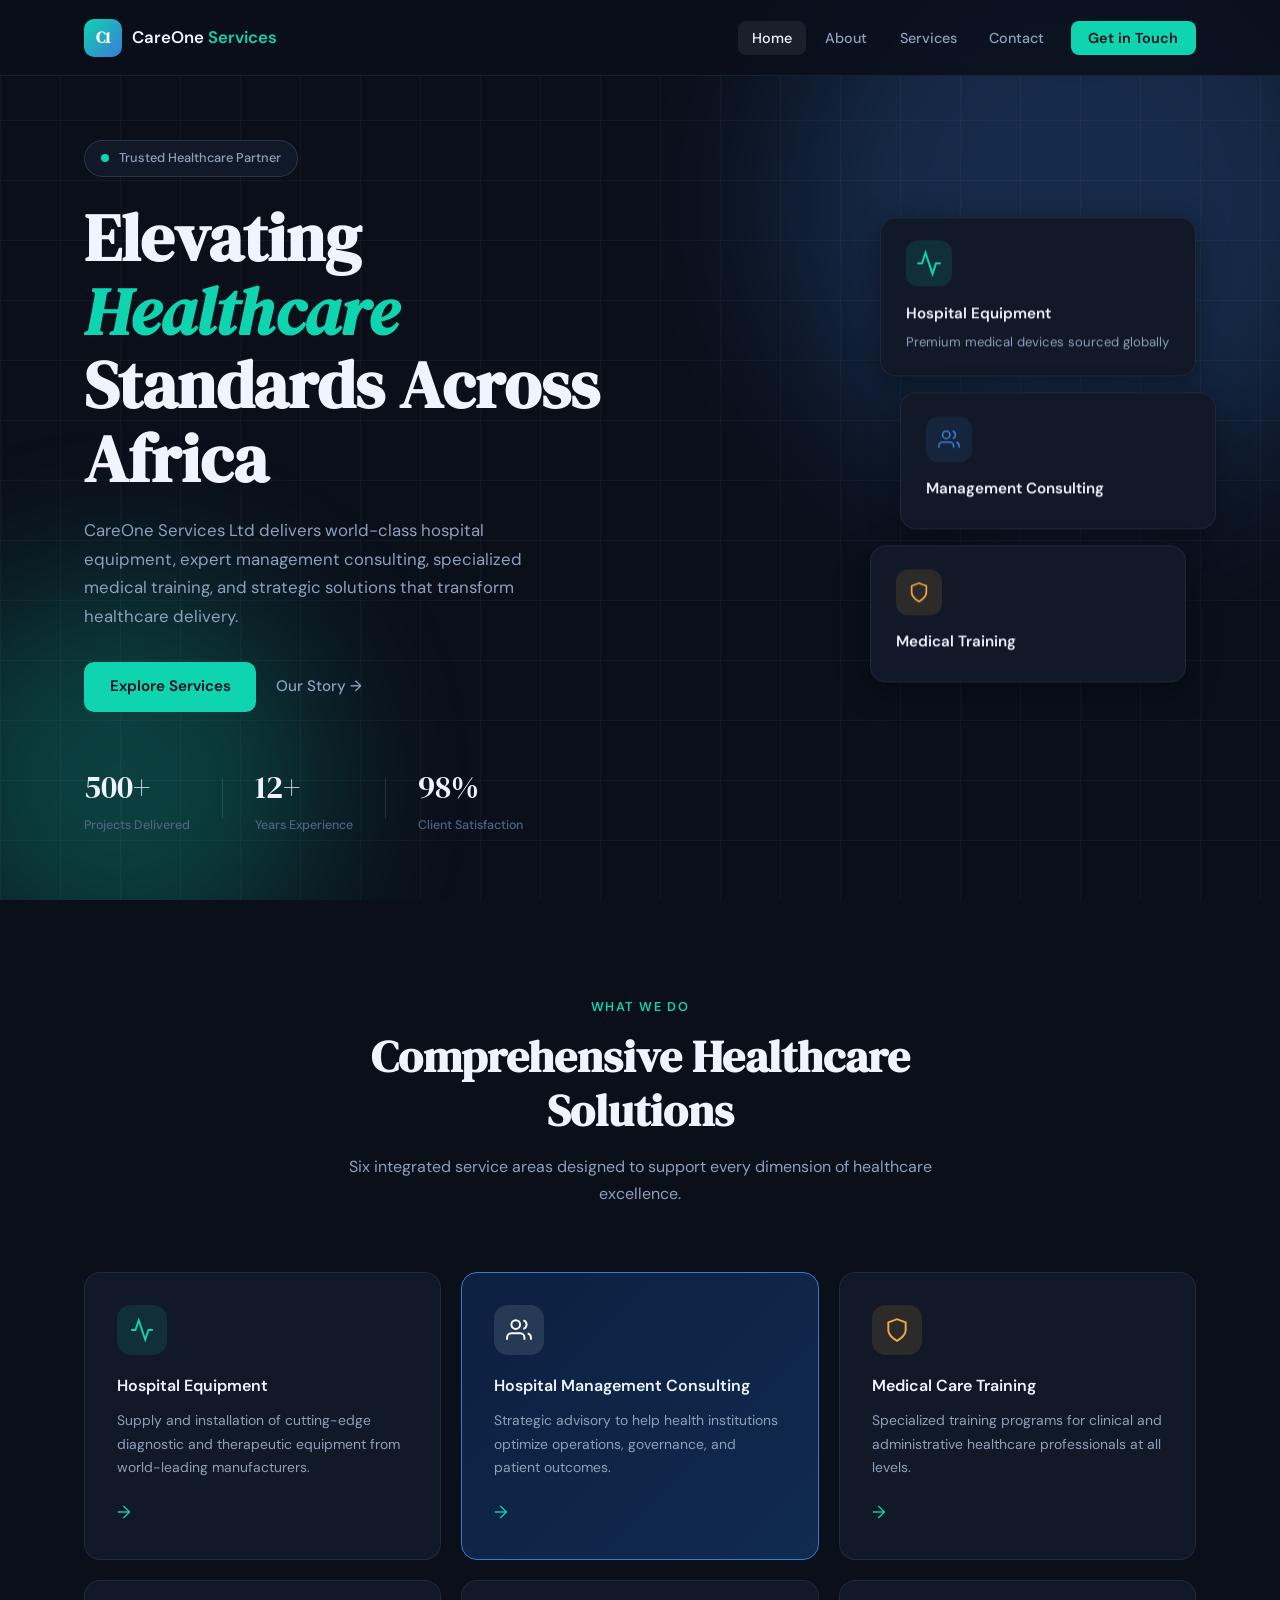
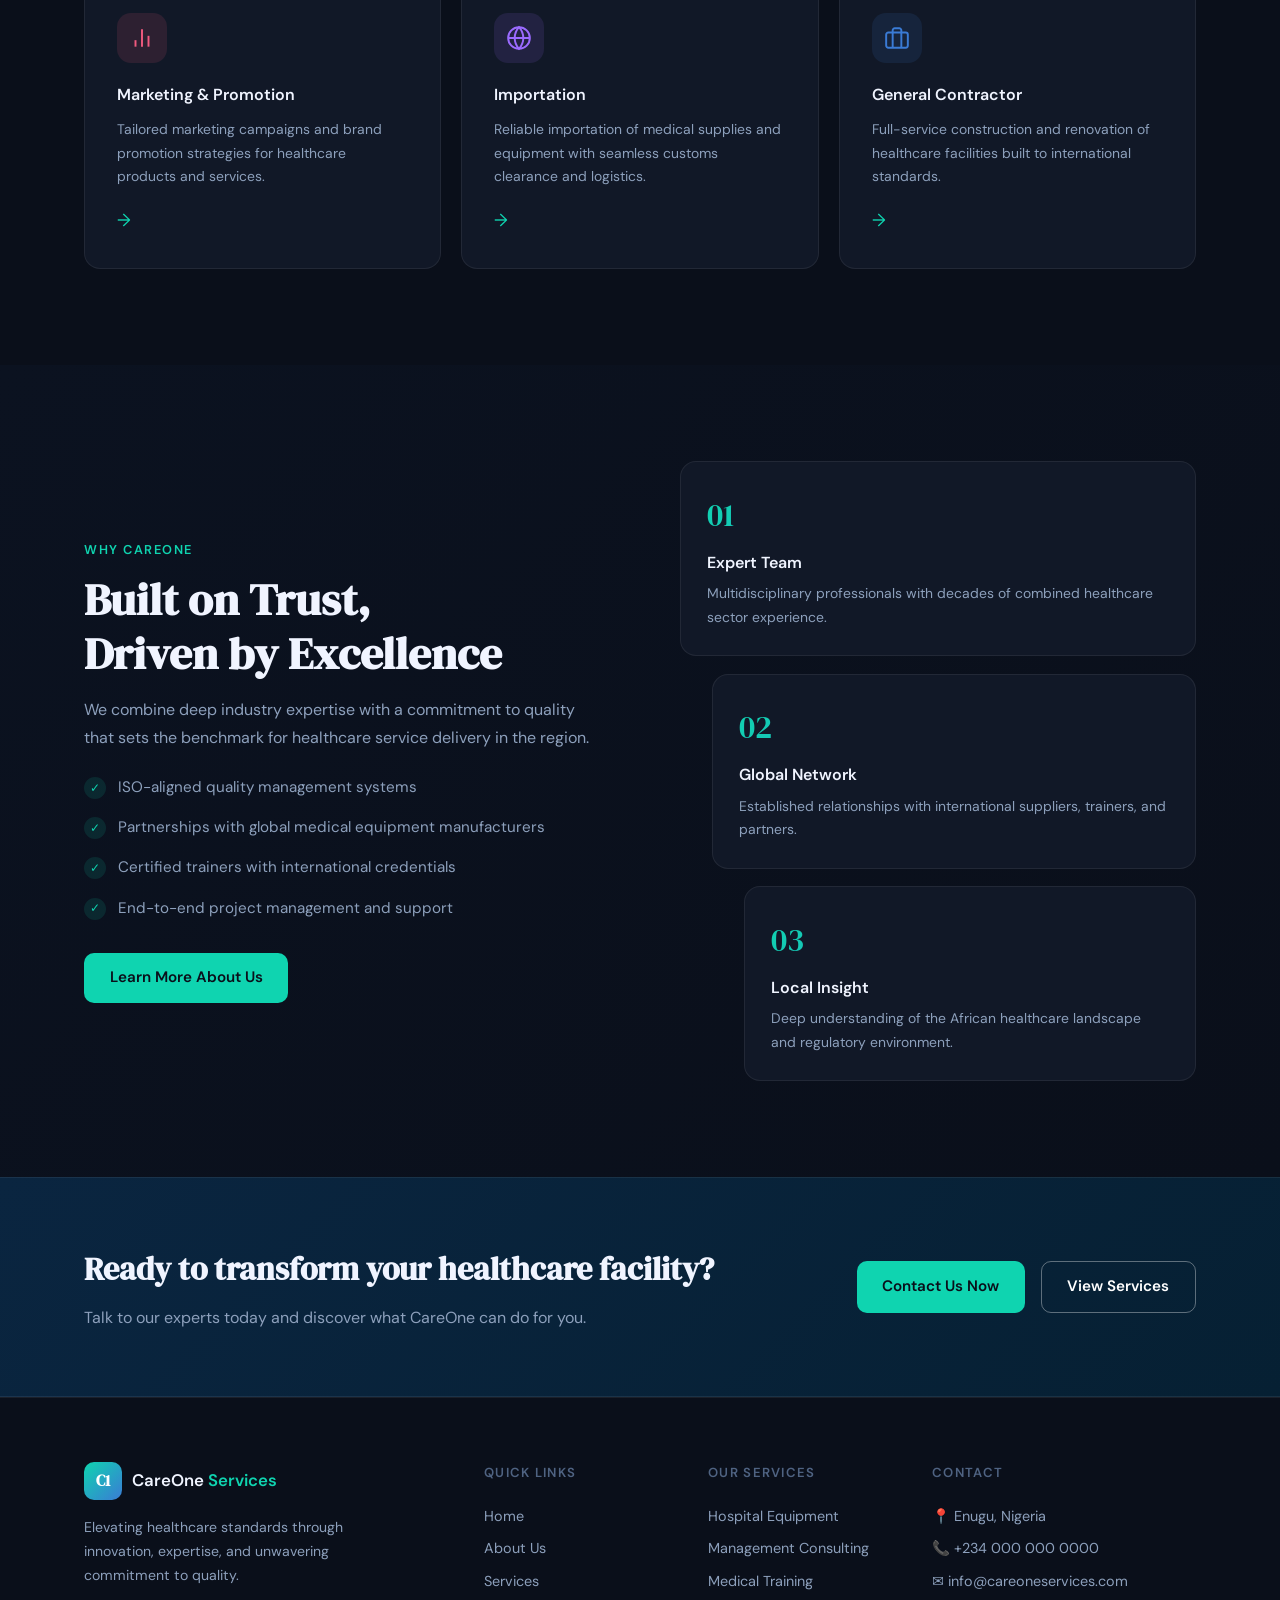
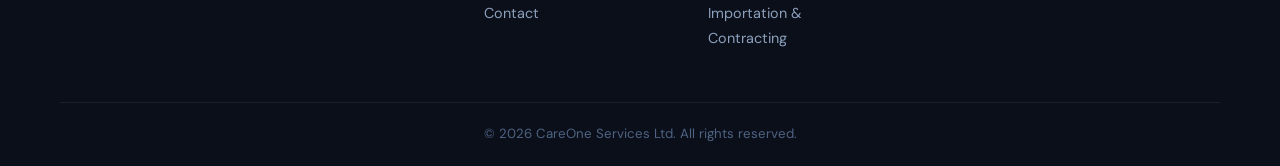
==== commit 25351d8d: "Rename index (2).html to index.html" ====
--- a/index.html
+++ b/index.html
@@ -1,620 +1,269 @@
-‎<!DOCTYPE html>
-‎<html lang="en">
-‎<head>
-‎  <meta charset="UTF-8">
-‎  <meta name="viewport" content="width=device-width, initial-scale=1.0, viewport-fit=cover">
-‎  <title>CareOne Services Ltd | Modern Healthcare Solutions</title>
-‎  <!-- Google Fonts Inter + ShadCN Modern vibe -->
-‎  <link href="https://fonts.googleapis.com/css2?family=Inter:opsz,wght@14..32,300;14..32,400;14..32,500;14..32,600;14..32,700;14..32,800&display=swap" rel="stylesheet">
-‎  <!-- Font Awesome 6 (icons) -->
-‎  <link rel="stylesheet" href="https://cdnjs.cloudflare.com/ajax/libs/font-awesome/6.0.0-beta3/css/all.min.css">
-‎  <style>
-‎    * {
-‎      margin: 0;
-‎      padding: 0;
-‎      box-sizing: border-box;
-‎    }
-‎
-‎    body {
-‎      font-family: 'Inter', system-ui, -apple-system, sans-serif;
-‎      background: #ffffff;
-‎      color: #0a0c10;
-‎      line-height: 1.5;
-‎      scroll-behavior: smooth;
-‎      overflow-x: hidden;
-‎    }
-‎
-‎    /* Shadcn inspired design tokens */
-‎    :root {
-‎      --background: #ffffff;
-‎      --foreground: #0f172a;
-‎      --primary: #0f3b2c;
-‎      --primary-light: #1c5a43;
-‎      --primary-soft: #eaf5f0;
-‎      --secondary: #f1f5f9;
-‎      --secondary-foreground: #1e293b;
-‎      --muted: #f8fafc;
-‎      --muted-foreground: #64748b;
-‎      --accent: #eef2ff;
-‎      --border: #e2e8f0;
-‎      --ring: #0f3b2c;
-‎      --radius: 1rem;
-‎      --radius-sm: 0.75rem;
-‎      --shadow-sm: 0 1px 2px 0 rgb(0 0 0 / 0.05);
-‎      --shadow-md: 0 10px 25px -5px rgb(0 0 0 / 0.05), 0 8px 10px -6px rgb(0 0 0 / 0.02);
-‎      --shadow-lg: 0 20px 25px -12px rgba(0, 0, 0, 0.08);
-‎    }
-‎
-‎    .container {
-‎      max-width: 1280px;
-‎      margin: 0 auto;
-‎      padding: 0 2rem;
-‎    }
-‎
-‎    /* Navigation with glassmorphism */
-‎    .navbar {
-‎      background: rgba(255, 255, 255, 0.92);
-‎      backdrop-filter: blur(12px);
-‎      border-bottom: 1px solid var(--border);
-‎      position: sticky;
-‎      top: 0;
-‎      z-index: 100;
-‎      width: 100%;
-‎      transition: all 0.2s;
-‎    }
-‎
-‎    .nav-inner {
-‎      display: flex;
-‎      align-items: center;
-‎      justify-content: space-between;
-‎      flex-wrap: wrap;
-‎      padding: 1rem 0;
-‎    }
-‎
-‎    .logo {
-‎      font-weight: 800;
-‎      font-size: 1.6rem;
-‎      letter-spacing: -0.02em;
-‎      background: linear-gradient(130deg, #0f3b2c 0%, #2b7a5c 100%);
-‎      background-clip: text;
-‎      -webkit-background-clip: text;
-‎      color: transparent;
-‎    }
-‎    .logo span {
-‎      background: none;
-‎      color: #0f2e21;
-‎      -webkit-background-clip: unset;
-‎    }
-‎
-‎    .nav-links {
-‎      display: flex;
-‎      gap: 2.5rem;
-‎      align-items: center;
-‎    }
-‎    .nav-links a {
-‎      text-decoration: none;
-‎      font-weight: 500;
-‎      color: #1e293b;
-‎      transition: all 0.2s ease;
-‎      font-size: 0.95rem;
-‎      position: relative;
-‎    }
-‎    .nav-links a:after {
-‎      content: '';
-‎      position: absolute;
-‎      width: 0;
-‎      height: 2px;
-‎      bottom: -4px;
-‎      left: 0;
-‎      background-color: var(--primary);
-‎      transition: width 0.25s ease;
-‎    }
-‎    .nav-links a:hover:after, .nav-links a.active:after {
-‎      width: 100%;
-‎    }
-‎    .nav-links a.active {
-‎      color: var(--primary);
-‎      font-weight: 600;
-‎    }
-‎
-‎    /* Buttons */
-‎    .btn-primary {
-‎      display: inline-flex;
-‎      align-items: center;
-‎      gap: 8px;
-‎      background-color: var(--primary);
-‎      color: white;
-‎      border-radius: 9999px;
-‎      padding: 0.65rem 1.5rem;
-‎      font-weight: 500;
-‎      font-size: 0.9rem;
-‎      transition: all 0.2s cubic-bezier(0.2, 0.9, 0.4, 1.1);
-‎      border: none;
-‎      cursor: pointer;
-‎      box-shadow: var(--shadow-sm);
-‎    }
-‎    .btn-primary:hover {
-‎      background-color: #0a2e22;
-‎      transform: translateY(-2px);
-‎      box-shadow: var(--shadow-md);
-‎    }
-‎    .btn-outline {
-‎      background: transparent;
-‎      border: 1px solid var(--border);
-‎      border-radius: 9999px;
-‎      padding: 0.65rem 1.5rem;
-‎      font-weight: 500;
-‎      transition: all 0.2s;
-‎      display: inline-flex;
-‎      align-items: center;
-‎      gap: 8px;
-‎    }
-‎    .btn-outline:hover {
-‎      background: var(--secondary);
-‎      border-color: var(--primary);
-‎      transform: translateY(-1px);
-‎    }
-‎
-‎    /* Page transitions + animations */
-‎    .page {
-‎      display: none;
-‎      opacity: 0;
-‎      transform: translateY(8px);
-‎      transition: opacity 0.35s ease, transform 0.35s ease;
-‎    }
-‎    .page.active-page {
-‎      display: block;
-‎      opacity: 1;
-‎      transform: translateY(0);
-‎      animation: fadeSlideUp 0.45s ease forwards;
-‎    }
-‎    @keyframes fadeSlideUp {
-‎      0% { opacity: 0; transform: translateY(20px); }
-‎      100% { opacity: 1; transform: translateY(0); }
-‎    }
-‎
-‎    /* Hero & Cards */
-‎    .hero {
-‎      padding: 5rem 0 4rem;
-‎      background: linear-gradient(145deg, #ffffff 0%, #fafcff 100%);
-‎    }
-‎    .hero-content h1 {
-‎      font-size: 3.5rem;
-‎      font-weight: 800;
-‎      letter-spacing: -0.03em;
-‎      line-height: 1.2;
-‎      margin-bottom: 1.2rem;
-‎      background: linear-gradient(to right, #0f3b2c, #2f6b53);
-‎      background-clip: text;
-‎      -webkit-background-clip: text;
-‎      color: transparent;
-‎    }
-‎    .hero-content p {
-‎      font-size: 1.15rem;
-‎      color: var(--muted-foreground);
-‎      max-width: 85%;
-‎      margin-bottom: 2rem;
-‎    }
-‎    .services-grid {
-‎      display: grid;
-‎      grid-template-columns: repeat(auto-fill, minmax(300px, 1fr));
-‎      gap: 1.8rem;
-‎      margin: 2rem 0 2rem;
-‎    }
-‎    .service-card {
-‎      background: white;
-‎      border-radius: var(--radius);
-‎      border: 1px solid var(--border);
-‎      padding: 1.8rem;
-‎      transition: all 0.3s cubic-bezier(0.2, 0, 0, 1);
-‎      box-shadow: var(--shadow-sm);
-‎    }
-‎    .service-card:hover {
-‎      transform: translateY(-6px);
-‎      box-shadow: var(--shadow-lg);
-‎      border-color: #d0e2d9;
-‎    }
-‎    .service-icon {
-‎      font-size: 2.2rem;
-‎      color: var(--primary);
-‎      margin-bottom: 1rem;
-‎      background: var(--primary-soft);
-‎      width: 52px;
-‎      height: 52px;
-‎      display: flex;
-‎      align-items: center;
-‎      justify-content: center;
-‎      border-radius: 18px;
-‎    }
-‎    .service-card h3 {
-‎      font-size: 1.3rem;
-‎      font-weight: 600;
-‎      margin-bottom: 0.6rem;
-‎    }
-‎
-‎    /* About section */
-‎    .about-grid {
-‎      display: grid;
-‎      grid-template-columns: 1fr 1fr;
-‎      gap: 3rem;
-‎      align-items: center;
-‎    }
-‎    .stats-row {
-‎      display: flex;
-‎      gap: 1.5rem;
-‎      margin-top: 2rem;
-‎    }
-‎    .stat-card {
-‎      background: var(--secondary);
-‎      border-radius: var(--radius-sm);
-‎      padding: 1rem 1.2rem;
-‎      text-align: center;
-‎      flex: 1;
-‎    }
-‎    .stat-number {
-‎      font-weight: 800;
-‎      font-size: 2rem;
-‎      color: var(--primary);
-‎    }
-‎    .quote-card {
-‎      background: var(--primary-soft);
-‎      border-radius: var(--radius);
-‎      padding: 2rem;
-‎      position: relative;
-‎    }
-‎
-‎    /* Contact form */
-‎    .contact-grid {
-‎      display: grid;
-‎      grid-template-columns: 1fr 1fr;
-‎      gap: 2.5rem;
-‎    }
-‎    .form-group {
-‎      margin-bottom: 1.2rem;
-‎    }
-‎    label {
-‎      font-size: 0.85rem;
-‎      font-weight: 500;
-‎      margin-bottom: 0.3rem;
-‎      display: block;
-‎    }
-‎    input, textarea {
-‎      width: 100%;
-‎      padding: 0.8rem 1rem;
-‎      border: 1px solid var(--border);
-‎      border-radius: var(--radius-sm);
-‎      font-family: inherit;
-‎      transition: 0.2s;
-‎      background: white;
-‎    }
-‎    input:focus, textarea:focus {
-‎      outline: none;
-‎      border-color: var(--primary);
-‎      box-shadow: 0 0 0 3px rgba(15, 59, 44, 0.1);
-‎    }
-‎    .contact-info-card {
-‎      background: var(--secondary);
-‎      border-radius: var(--radius);
-‎      padding: 2rem;
-‎    }
-‎    .contact-detail {
-‎      display: flex;
-‎      gap: 1rem;
-‎      align-items: center;
-‎      margin-bottom: 1.5rem;
-‎    }
-‎    footer {
-‎      border-top: 1px solid var(--border);
-‎      padding: 2.5rem 0 2rem;
-‎      background: #fbfdfc;
-‎      margin-top: 4rem;
-‎    }
-‎    @media (max-width: 850px) {
-‎      .about-grid, .contact-grid {
-‎        grid-template-columns: 1fr;
-‎      }
-‎      .hero-content h1 { font-size: 2.5rem; }
-‎      .hero-content p { max-width: 100%; }
-‎      .nav-inner { flex-direction: column; gap: 1rem; }
-‎      .nav-links { gap: 1.5rem; flex-wrap: wrap; justify-content: center; }
-‎      .container { padding: 0 1.2rem; }
-‎    }
-‎    .section-title {
-‎      font-size: 2.2rem;
-‎      font-weight: 700;
-‎      letter-spacing: -0.01em;
-‎      margin-bottom: 0.5rem;
-‎    }
-‎    .badge {
-‎      display: inline-block;
-‎      background: var(--primary-soft);
-‎      color: var(--primary);
-‎      border-radius: 40px;
-‎      padding: 0.2rem 1rem;
-‎      font-size: 0.8rem;
-‎      font-weight: 600;
-‎      margin-bottom: 1rem;
-‎    }
-‎    .fade-up {
-‎      animation: fadeSlideUp 0.5s ease-out;
-‎    }
-‎  </style>
-‎</head>
-‎<body>
-‎<div class="navbar">
-‎  <div class="container nav-inner">
-‎    <div class="logo">CareOne<span> Services Ltd</span></div>
-‎    <div class="nav-links">
-‎      <a href="#" data-page="home" class="nav-link active">Home</a>
-‎      <a href="#" data-page="about" class="nav-link">About</a>
-‎      <a href="#" data-page="services" class="nav-link">Services</a>
-‎      <a href="#" data-page="contact" class="nav-link">Contact</a>
-‎    </div>
-‎  </div>
-‎</div>
-‎
-‎<main>
-‎  <!-- HOME PAGE (complete) -->
-‎  <div id="page-home" class="page active-page">
-‎    <section class="hero">
-‎      <div class="container">
-‎        <div class="hero-content">
-‎          <span class="badge"><i class="fas fa-star-of-life"></i> Trusted healthcare partner</span>
-‎          <h1>Integrated excellence for <br>modern healthcare</h1>
-‎          <p>CareOne Services Ltd delivers cutting-edge hospital equipment, management consulting, specialized medical training, marketing, importation & general contracting — all under one roof.</p>
-‎          <a href="#" data-page="contact" class="btn-primary nav-link">Get in touch <i class="fas fa-arrow-right"></i></a>
-‎        </div>
-‎      </div>
-‎    </section>
-‎    <div class="container">
-‎      <div class="services-grid">
-‎        <div class="service-card"><div class="service-icon"><i class="fas fa-microscope"></i></div><h3>Hospital Equipment</h3><p>MRI, CT scanners, surgical tools, ICU beds — certified & latest generation.</p></div>
-‎        <div class="service-card"><div class="service-icon"><i class="fas fa-chalkboard-user"></i></div><h3>Management Consultants</h3><p>Healthcare ops optimization, strategic planning & JCI readiness.</p></div>
-‎        <div class="service-card"><div class="service-icon"><i class="fas fa-graduation-cap"></i></div><h3>Medical Care Training</h3><p>Hands-on simulation, BLS, nursing & specialized clinical workshops.</p></div>
-‎        <div class="service-card"><div class="service-icon"><i class="fas fa-chart-line"></i></div><h3>Marketing Promotion</h3><p>Brand elevation, digital campaigns and patient outreach for hospitals.</p></div>
-‎        <div class="service-card"><div class="service-icon"><i class="fas fa-globe"></i></div><h3>Importation</h3><p>Seamless global sourcing of medical consumables & high-tech devices.</p></div>
-‎        <div class="service-card"><div class="service-icon"><i class="fas fa-hard-hat"></i></div><h3>General Contractor</h3><p>End-to-end hospital construction, renovation & medical infrastructure.</p></div>
-‎      </div>
-‎    </div>
-‎  </div>
-‎
-‎  <!-- ABOUT PAGE -->
-‎  <div id="page-about" class="page">
-‎    <div class="container" style="padding: 4rem 0 3rem;">
-‎      <div class="about-grid">
-‎        <div>
-‎          <span class="badge"><i class="fas fa-leaf"></i> Our story</span>
-‎          <h2 class="section-title">Building healthier futures</h2>
-‎          <p style="margin-bottom: 1rem;">CareOne Services Ltd was founded to bridge the gap between world-class medical innovation and local healthcare institutions. With deep expertise across six core divisions, we empower hospitals and clinics to deliver exceptional patient outcomes through integrated solutions.</p>
-‎          <p style="margin-bottom: 1.5rem;">Our multidisciplinary team of engineers, clinical trainers, and project managers works across Africa and beyond — ensuring seamless importation, installation, and operational excellence. We're not just vendors; we are long-term partners in medical infrastructure.</p>
-‎          <div class="stats-row">
-‎            <div class="stat-card"><div class="stat-number">150+</div><div>Projects Completed</div></div>
-‎            <div class="stat-card"><div class="stat-number">45+</div><div>Hospital Partners</div></div>
-‎            <div class="stat-card"><div class="stat-number">24/7</div><div>Technical Support</div></div>
-‎          </div>
-‎        </div>
-‎        <div class="quote-card">
-‎          <i class="fas fa-quote-left" style="font-size: 2rem; color: #0f3b2c; opacity: 0.4; margin-bottom: 0.8rem; display: block;"></i>
-‎          <p style="font-size: 1.05rem; font-weight: 400; margin-bottom: 1rem;">"CareOne redefined how we approach facility management — from equipment procurement to staff training, their turnkey model is unmatched."</p>
-‎          <p style="font-weight: 700;">— Dr. E. Okonkwo, CMO</p>
-‎          <hr style="margin: 1.5rem 0; border-color: rgba(0,0,0,0.05);">
-‎          <div><i class="fas fa-check-circle" style="color: #0f3b2c; margin-right: 12px;"></i> ISO 13485 certified supply chain</div>
-‎          <div style="margin-top: 12px;"><i class="fas fa-check-circle" style="color: #0f3b2c; margin-right: 12px;"></i> Strategic global vendor network</div>
-‎        </div>
-‎      </div>
-‎    </div>
-‎  </div>
-‎
-‎  <!-- SERVICES PAGE (detailed) -->
-‎  <div id="page-services" class="page">
-‎    <div class="container" style="padding: 4rem 0 2rem;">
-‎      <div style="text-align: center; max-width: 780px; margin: 0 auto 3rem;">
-‎        <span class="badge"><i class="fas fa-cogs"></i> What we deliver</span>
-‎        <h2 class="section-title">Comprehensive healthcare solutions</h2>
-‎        <p class="section-sub" style="color: var(--muted-foreground);">Tailored, end-to-end services that cover the full spectrum of medical infrastructure and hospital growth.</p>
-‎      </div>
-‎      <div class="services-grid">
-‎        <div class="service-card"><div class="service-icon"><i class="fas fa-laptop-medical"></i></div><h3>Hospital Equipment</h3><p>High-end diagnostic imaging, patient monitoring, ventilators, sterilizers, ICU & OT equipment with installation & warranty.</p></div>
-‎        <div class="service-card"><div class="service-icon"><i class="fas fa-chart-simple"></i></div><h3>Management Consultants</h3><p>Lean hospital management, financial modeling, operational audits, and JCI/ISO accreditation guidance.</p></div>
-‎        <div class="service-card"><div class="service-icon"><i class="fas fa-hand-holding-heart"></i></div><h3>Specialized Medical Training</h3><p>Custom programs in emergency medicine, critical care nursing, equipment handling & simulation labs.</p></div>
-‎        <div class="service-card"><div class="service-icon"><i class="fas fa-bullhorn"></i></div><h3>Marketing Promotion</h3><p>Healthcare branding, reputation management, digital patient acquisition & medical tourism strategies.</p></div>
-‎        <div class="service-card"><div class="service-icon"><i class="fas fa-ship"></i></div><h3>Importation</h3><p>End-to-end logistics, customs clearance, warehousing, and regulatory compliance for medical devices & supplies.</p></div>
-‎        <div class="service-card"><div class="service-icon"><i class="fas fa-draw-polygon"></i></div><h3>General Contractor</h3><p>Construction of new hospitals, modular operating theaters, medical gas systems, and full-scale renovations.</p></div>
-‎      </div>
-‎      <div style="margin-top: 3rem; background: linear-gradient(120deg, #f1f9f4, #ffffff); border-radius: var(--radius); padding: 2rem; text-align: center; border: 1px solid #e0ede7;">
-‎        <i class="fas fa-handshake" style="font-size: 2rem; color: #0f3b2c; margin-bottom: 0.5rem;"></i>
-‎        <h3 style="margin: 0.5rem 0;">Integrated approach, single accountability</h3>
-‎        <p style="max-width: 600px; margin: 0 auto;">From equipment and training to construction — we streamline every phase. Request a custom proposal.</p>
-‎        <a href="#" data-page="contact" class="btn-primary nav-link" style="margin-top: 1.2rem;">Partner with us →</a>
-‎      </div>
-‎    </div>
-‎  </div>
-‎
-‎  <!-- CONTACT PAGE -->
-‎  <div id="page-contact" class="page">
-‎    <div class="container" style="padding: 4rem 0 2rem;">
-‎      <div style="margin-bottom: 2rem;">
-‎        <span class="badge"><i class="fas fa-envelope-open-text"></i> Reach out</span>
-‎        <h2 class="section-title">Let's start a conversation</h2>
-‎        <p class="section-sub" style="max-width: 650px;">Whether you need new hospital equipment, consultancy, training, or contracting — our team is ready to assist within 24h.</p>
-‎      </div>
-‎      <div class="contact-grid">
-‎        <div>
-‎          <form id="contactFormModern" action="#" method="post">
-‎            <div class="form-group"><label>Full name *</label><input type="text" id="fullname" placeholder="John O. Doe" required></div>
-‎            <div class="form-group"><label>Email address *</label><input type="email" id="emailAddr" placeholder="hello@careone.com" required></div>
-‎            <div class="form-group"><label>Service of interest</label><input type="text" id="serviceInterest" placeholder="e.g., Hospital Equipment / Training / Construction"></div>
-‎            <div class="form-group"><label>Message *</label><textarea rows="4" id="msgContent" placeholder="Tell us about your project or inquiry..."></textarea></div>
-‎            <button type="submit" class="btn-primary" id="sendMsgBtn"><i class="fas fa-paper-plane"></i> Send message</button>
-‎            <div id="formMsgFeedback" style="margin-top: 1rem; font-size: 0.85rem;"></div>
-‎          </form>
-‎        </div>
-‎        <div class="contact-info-card">
-‎          <div class="contact-detail"><i class="fas fa-map-marker-alt fa-fw" style="font-size: 1.3rem;"></i><span>14 Medical District, Lekki Phase 1, Lagos, Nigeria</span></div>
-‎          <div class="contact-detail"><i class="fas fa-phone-alt fa-fw"></i><span>+234 (0) 802 345 6789</span></div>
-‎          <div class="contact-detail"><i class="fas fa-envelope fa-fw"></i><span>hello@careoneservices.com</span></div>
-‎          <div class="contact-detail"><i class="fas fa-clock fa-fw"></i><span>Mon – Fri: 8:00 AM – 6:00 PM (WAT)</span></div>
-‎          <hr style="margin: 1.5rem 0;">
-‎          <p><i class="fab fa-linkedin" style="margin-right: 8px;"></i> <strong>CareOne Services Ltd</strong> — global healthcare insights</p>
-‎          <div style="margin-top: 1rem; display: flex; gap: 1rem;"><i class="fab fa-twitter"></i> <i class="fab fa-facebook"></i> <i class="fab fa-instagram"></i></div>
-‎        </div>
-‎      </div>
-‎    </div>
-‎  </div>
-‎</main>
-‎
-‎<footer>
-‎  <div class="container" style="display: flex; justify-content: space-between; flex-wrap: wrap; gap: 2rem;">
-‎    <div><div class="logo" style="margin-bottom: 0.3rem;">CareOne<span> Services Ltd</span></div><p class="copyright" style="font-size: 0.8rem; color: #5b6e8c;">© 2025 — Integrated healthcare solutions</p></div>
-‎    <div><p style="font-weight: 500;">Explore</p><ul style="list-style: none; margin-top: 0.5rem;"><li><a href="#" data-page="home" class="nav-link" style="color:#475569;">Home</a></li><li><a href="#" data-page="about" class="nav-link" style="color:#475569;">About</a></li><li><a href="#" data-page="services" class="nav-link" style="color:#475569;">Services</a></li><li><a href="#" data-page="contact" class="nav-link" style="color:#475569;">Contact</a></li></ul></div>
-‎    <div><p style="font-weight: 500;">Core services</p><p style="font-size: 0.8rem; max-width: 260px;">Hospital Equipment · Management Consultants · Medical Training · Marketing · Importation · General Contractor</p></div>
-‎  </div>
-‎</footer>
-
-  <script>
-‎  // SPA style page navigation with animations and independent pages
-‎  const pagesMap = {
-‎    home: document.getElementById('page-home'),
-‎    about: document.getElementById('page-about'),
-‎    services: document.getElementById('page-services'),
-‎    contact: document.getElementById('page-contact')
-‎  };
-‎  
-‎  const navButtons = document.querySelectorAll('.nav-link');
-‎  
-‎  function activatePage(pageId) {
-‎    // hide all pages with smooth removal
-‎    Object.values(pagesMap).forEach(page => {
-‎      if(page) page.classList.remove('active-page');
-‎    });
-‎    const target = pagesMap[pageId];
-‎    if(target) {
-‎      target.classList.add('active-page');
-‎    }
-‎    // update active class on nav
-‎    navButtons.forEach(btn => {
-‎      const pageAttr = btn.getAttribute('data-page');
-‎      if(pageAttr === pageId) {
-‎        btn.classList.add('active');
-‎      } else {
-‎        btn.classList.remove('active');
-‎      }
-‎    });
-‎    // update URL hash without jump
-‎    history.pushState(null, '', `#${pageId}`);
-‎    window.scrollTo({ top: 0, behavior: 'smooth' });
-‎  }
-‎  
-‎  function onNavClick(e) {
-‎    e.preventDefault();
-‎    const page = this.getAttribute('data-page');
-‎    if(page && pagesMap[page]) {
-‎      activatePage(page);
-‎    }
-‎  }
-‎  
-‎  navButtons.forEach(btn => {
-‎    btn.addEventListener('click', onNavClick);
-‎  });
-‎  
-‎  // Hash change handler for direct linking
-‎  function handleHashChange() {
-‎    let hash = window.location.hash.substring(1);
-‎    if(hash && pagesMap[hash]) {
-‎      activatePage(hash);
-‎    } else if(!hash || !pagesMap[hash]) {
-‎      activatePage('home');
-‎    }
-‎  }
-‎  window.addEventListener('popstate', handleHashChange);
-‎  handleHashChange();
-‎  
-‎  // Contact form handler with modern feedback
-‎  const contactForm = document.getElementById('contactFormModern');
-‎  if(contactForm) {
-‎    contactForm.addEventListener('submit', function(e) {
-‎      e.preventDefault();
-‎      const name = document.getElementById('fullname')?.value.trim();
-‎      const email = document.getElementById('emailAddr')?.value.trim();
-‎      const message = document.getElementById('msgContent')?.value.trim();
-‎      const feedbackDiv = document.getElementById('formMsgFeedback');
-‎      
-‎      if(!name || !email || !message) {
-‎        feedbackDiv.innerHTML = '<span style="color:#b91c1c;"><i class="fas fa-exclamation-circle"></i> Please fill in name, email and message.</span>';
-‎        return;
-‎      }
-‎      if(!email.includes('@') || !email.includes('.')) {
-‎        feedbackDiv.innerHTML = '<span style="color:#b91c1c;"><i class="fas fa-envelope"></i> Enter a valid email address.</span>';
-‎        return;
-‎      }
-‎      feedbackDiv.innerHTML = '<span style="color:#0f3b2c;"><i class="fas fa-spinner fa-pulse"></i> Sending request...</span>';
-‎      setTimeout(() => {
-‎        feedbackDiv.innerHTML = '<span style="color:#0f3b2c;"><i class="fas fa-check-circle"></i> Thank you! A CareOne specialist will respond within 24 hours.</span>';
-‎        contactForm.reset();
-‎        setTimeout(() => { feedbackDiv.innerHTML = ''; }, 5000);
-‎      }, 800);
-‎    });
-‎  }
-‎  
-‎  // Additional entrance animations for service cards on visible pages
-‎  const observerOptions = { threshold: 0.1, rootMargin: "0px 0px -20px 0px" };
-‎  const observer = new IntersectionObserver((entries) => {
-‎    entries.forEach(entry => {
-‎      if(entry.isIntersecting) {
-‎        entry.target.style.opacity = "1";
-‎        entry.target.style.transform = "translateY(0)";
-‎        observer.unobserve(entry.target);
-‎      }
-‎    });
-‎  }, observerOptions);
-‎  
-‎  document.querySelectorAll('.service-card, .stat-card, .quote-card').forEach(el => {
-‎    el.style.opacity = "0";
-‎    el.style.transform = "translateY(12px)";
-‎    el.style.transition = "opacity 0.4s ease, transform 0.4s ease";
-‎    observer.observe(el);
-‎  });
-‎  
-‎  // fix any initial visible cards after page switch also recalc
-‎  function reObserveNewCards() {
-‎    document.querySelectorAll('.service-card, .stat-card, .quote-card').forEach(el => {
-‎      if(!el.style.opacity || el.style.opacity === "0") {
-‎        observer.observe(el);
-‎      }
-‎    });
-‎  }
-‎  const originalActivate = activatePage;
-‎  window.activatePage = function(pageId) {
-‎    originalActivate(pageId);
-‎    setTimeout(reObserveNewCards, 100);
-‎  };
-‎  activatePage = function(pageId) {
-‎    Object.values(pagesMap).forEach(page => {
-‎      if(page) page.classList.remove('active-page');
-‎    });
-‎    const target = pagesMap[pageId];
-‎    if(target) target.classList.add('active-page');
-‎    navButtons.forEach(btn => {
-‎      const pageAttr = btn.getAttribute('data-page');
-‎      if(pageAttr === pageId) btn.classList.add('active');
-‎      else btn.classList.remove('active');
-‎    });
-‎    history.pushState(null, '', `#${pageId}`);
-‎    window.scrollTo({ top: 0, behavior: 'smooth' });
-‎    setTimeout(reObserveNewCards, 120);
-‎  };
-‎  window.activatePage = activatePage;
-‎  const originalNav = onNavClick;
-‎  document.querySelectorAll('.nav-link').forEach(btn => {
-‎    btn.removeEventListener('click', onNavClick);
-‎    btn.addEventListener('click', (e) => {
-‎      e.preventDefault();
-‎      const page = btn.getAttribute('data-page');
-‎      if(page && pagesMap[page]) activatePage(page);
-‎    });
-‎  });
-‎  handleHashChange();
-‎  setTimeout(reObserveNewCards, 200);
-‎</script>
-‎</body>
-‎</html>
+<!DOCTYPE html>
+<html lang="en">
+<head>
+  <meta charset="UTF-8" />
+  <meta name="viewport" content="width=device-width, initial-scale=1.0"/>
+  <title>CareOne Services Ltd – Home</title>
+  <link rel="preconnect" href="https://fonts.googleapis.com">
+  <link href="https://fonts.googleapis.com/css2?family=DM+Serif+Display:ital@0;1&family=DM+Sans:wght@300;400;500;600&display=swap" rel="stylesheet">
+  <link rel="stylesheet" href="style.css">
+</head>
+<body>
+
+  <!-- NAV -->
+  <nav class="navbar" id="navbar">
+    <div class="nav-container">
+      <a href="index.html" class="logo">
+        <span class="logo-mark">C1</span>
+        <span class="logo-text">CareOne <span>Services</span></span>
+      </a>
+      <button class="hamburger" id="hamburger" aria-label="Toggle menu">
+        <span></span><span></span><span></span>
+      </button>
+      <ul class="nav-links" id="navLinks">
+        <li><a href="index.html" class="active">Home</a></li>
+        <li><a href="about.html">About</a></li>
+        <li><a href="services.html">Services</a></li>
+        <li><a href="contact.html">Contact</a></li>
+        <li><a href="contact.html" class="btn-nav">Get in Touch</a></li>
+      </ul>
+    </div>
+  </nav>
+
+  <!-- HERO -->
+  <section class="hero">
+    <div class="hero-bg">
+      <div class="hero-orb orb1"></div>
+      <div class="hero-orb orb2"></div>
+      <div class="hero-grid"></div>
+    </div>
+    <div class="hero-content">
+      <div class="hero-badge">
+        <span class="badge-dot"></span>
+        Trusted Healthcare Partner
+      </div>
+      <h1 class="hero-title">
+        Elevating <em>Healthcare</em><br>
+        Standards Across Africa
+      </h1>
+      <p class="hero-sub">
+        CareOne Services Ltd delivers world-class hospital equipment, expert management consulting, specialized medical training, and strategic solutions that transform healthcare delivery.
+      </p>
+      <div class="hero-cta">
+        <a href="services.html" class="btn-primary">Explore Services</a>
+        <a href="about.html" class="btn-ghost">Our Story →</a>
+      </div>
+      <div class="hero-stats">
+        <div class="stat">
+          <span class="stat-num">500+</span>
+          <span class="stat-label">Projects Delivered</span>
+        </div>
+        <div class="stat-divider"></div>
+        <div class="stat">
+          <span class="stat-num">12+</span>
+          <span class="stat-label">Years Experience</span>
+        </div>
+        <div class="stat-divider"></div>
+        <div class="stat">
+          <span class="stat-num">98%</span>
+          <span class="stat-label">Client Satisfaction</span>
+        </div>
+      </div>
+    </div>
+    <div class="hero-visual">
+      <div class="hero-card card-main">
+        <div class="card-icon-wrap teal">
+          <svg width="28" height="28" fill="none" stroke="currentColor" stroke-width="1.8" viewBox="0 0 24 24"><path d="M22 12h-4l-3 9L9 3l-3 9H2"/></svg>
+        </div>
+        <p class="card-label">Hospital Equipment</p>
+        <p class="card-desc">Premium medical devices sourced globally</p>
+      </div>
+      <div class="hero-card card-sm card-top">
+        <div class="card-icon-wrap navy">
+          <svg width="22" height="22" fill="none" stroke="currentColor" stroke-width="1.8" viewBox="0 0 24 24"><path d="M17 21v-2a4 4 0 0 0-4-4H5a4 4 0 0 0-4 4v2"/><circle cx="9" cy="7" r="4"/><path d="M23 21v-2a4 4 0 0 0-3-3.87"/><path d="M16 3.13a4 4 0 0 1 0 7.75"/></svg>
+        </div>
+        <p class="card-label">Management Consulting</p>
+      </div>
+      <div class="hero-card card-sm card-bottom">
+        <div class="card-icon-wrap gold">
+          <svg width="22" height="22" fill="none" stroke="currentColor" stroke-width="1.8" viewBox="0 0 24 24"><path d="M12 22s8-4 8-10V5l-8-3-8 3v7c0 6 8 10 8 10z"/></svg>
+        </div>
+        <p class="card-label">Medical Training</p>
+      </div>
+    </div>
+  </section>
+
+  <!-- SERVICES PREVIEW -->
+  <section class="section services-preview" id="services">
+    <div class="container">
+      <div class="section-header">
+        <p class="section-eyebrow">What We Do</p>
+        <h2 class="section-title">Comprehensive Healthcare Solutions</h2>
+        <p class="section-sub">Six integrated service areas designed to support every dimension of healthcare excellence.</p>
+      </div>
+      <div class="services-grid">
+
+        <a href="services.html" class="service-card">
+          <div class="svc-icon teal">
+            <svg width="26" height="26" fill="none" stroke="currentColor" stroke-width="1.8" viewBox="0 0 24 24"><path d="M22 12h-4l-3 9L9 3l-3 9H2"/></svg>
+          </div>
+          <h3>Hospital Equipment</h3>
+          <p>Supply and installation of cutting-edge diagnostic and therapeutic equipment from world-leading manufacturers.</p>
+          <span class="svc-arrow">→</span>
+        </a>
+
+        <a href="services.html" class="service-card featured">
+          <div class="svc-icon white">
+            <svg width="26" height="26" fill="none" stroke="currentColor" stroke-width="1.8" viewBox="0 0 24 24"><path d="M17 21v-2a4 4 0 0 0-4-4H5a4 4 0 0 0-4 4v2"/><circle cx="9" cy="7" r="4"/><path d="M23 21v-2a4 4 0 0 0-3-3.87"/><path d="M16 3.13a4 4 0 0 1 0 7.75"/></svg>
+          </div>
+          <h3>Hospital Management Consulting</h3>
+          <p>Strategic advisory to help health institutions optimize operations, governance, and patient outcomes.</p>
+          <span class="svc-arrow">→</span>
+        </a>
+
+        <a href="services.html" class="service-card">
+          <div class="svc-icon gold">
+            <svg width="26" height="26" fill="none" stroke="currentColor" stroke-width="1.8" viewBox="0 0 24 24"><path d="M12 22s8-4 8-10V5l-8-3-8 3v7c0 6 8 10 8 10z"/></svg>
+          </div>
+          <h3>Medical Care Training</h3>
+          <p>Specialized training programs for clinical and administrative healthcare professionals at all levels.</p>
+          <span class="svc-arrow">→</span>
+        </a>
+
+        <a href="services.html" class="service-card">
+          <div class="svc-icon rose">
+            <svg width="26" height="26" fill="none" stroke="currentColor" stroke-width="1.8" viewBox="0 0 24 24"><path d="M18 20V10"/><path d="M12 20V4"/><path d="M6 20v-6"/></svg>
+          </div>
+          <h3>Marketing & Promotion</h3>
+          <p>Tailored marketing campaigns and brand promotion strategies for healthcare products and services.</p>
+          <span class="svc-arrow">→</span>
+        </a>
+
+        <a href="services.html" class="service-card">
+          <div class="svc-icon purple">
+            <svg width="26" height="26" fill="none" stroke="currentColor" stroke-width="1.8" viewBox="0 0 24 24"><circle cx="12" cy="12" r="10"/><line x1="2" y1="12" x2="22" y2="12"/><path d="M12 2a15.3 15.3 0 0 1 4 10 15.3 15.3 0 0 1-4 10 15.3 15.3 0 0 1-4-10 15.3 15.3 0 0 1 4-10z"/></svg>
+          </div>
+          <h3>Importation</h3>
+          <p>Reliable importation of medical supplies and equipment with seamless customs clearance and logistics.</p>
+          <span class="svc-arrow">→</span>
+        </a>
+
+        <a href="services.html" class="service-card">
+          <div class="svc-icon navy">
+            <svg width="26" height="26" fill="none" stroke="currentColor" stroke-width="1.8" viewBox="0 0 24 24"><rect x="2" y="7" width="20" height="14" rx="2"/><path d="M16 21V5a2 2 0 0 0-2-2h-4a2 2 0 0 0-2 2v16"/></svg>
+          </div>
+          <h3>General Contractor</h3>
+          <p>Full-service construction and renovation of healthcare facilities built to international standards.</p>
+          <span class="svc-arrow">→</span>
+        </a>
+
+      </div>
+    </div>
+  </section>
+
+  <!-- WHY US -->
+  <section class="section why-us">
+    <div class="container why-inner">
+      <div class="why-text">
+        <p class="section-eyebrow">Why CareOne</p>
+        <h2 class="section-title">Built on Trust,<br>Driven by Excellence</h2>
+        <p class="section-sub">We combine deep industry expertise with a commitment to quality that sets the benchmark for healthcare service delivery in the region.</p>
+        <ul class="why-list">
+          <li>
+            <span class="check-icon">✓</span>
+            ISO-aligned quality management systems
+          </li>
+          <li>
+            <span class="check-icon">✓</span>
+            Partnerships with global medical equipment manufacturers
+          </li>
+          <li>
+            <span class="check-icon">✓</span>
+            Certified trainers with international credentials
+          </li>
+          <li>
+            <span class="check-icon">✓</span>
+            End-to-end project management and support
+          </li>
+        </ul>
+        <a href="about.html" class="btn-primary" style="margin-top:2rem;display:inline-block;">Learn More About Us</a>
+      </div>
+      <div class="why-visual">
+        <div class="why-card wc1">
+          <div class="wc-num">01</div>
+          <h4>Expert Team</h4>
+          <p>Multidisciplinary professionals with decades of combined healthcare sector experience.</p>
+        </div>
+        <div class="why-card wc2">
+          <div class="wc-num">02</div>
+          <h4>Global Network</h4>
+          <p>Established relationships with international suppliers, trainers, and partners.</p>
+        </div>
+        <div class="why-card wc3">
+          <div class="wc-num">03</div>
+          <h4>Local Insight</h4>
+          <p>Deep understanding of the African healthcare landscape and regulatory environment.</p>
+        </div>
+      </div>
+    </div>
+  </section>
+
+  <!-- CTA BANNER -->
+  <section class="cta-banner">
+    <div class="container">
+      <div class="cta-inner">
+        <div class="cta-text">
+          <h2>Ready to transform your healthcare facility?</h2>
+          <p>Talk to our experts today and discover what CareOne can do for you.</p>
+        </div>
+        <div class="cta-actions">
+          <a href="contact.html" class="btn-primary">Contact Us Now</a>
+          <a href="services.html" class="btn-outline-white">View Services</a>
+        </div>
+      </div>
+    </div>
+  </section>
+
+  <!-- FOOTER -->
+  <footer class="footer">
+    <div class="container footer-inner">
+      <div class="footer-brand">
+        <a href="index.html" class="logo">
+          <span class="logo-mark">C1</span>
+          <span class="logo-text">CareOne <span>Services</span></span>
+        </a>
+        <p>Elevating healthcare standards through innovation, expertise, and unwavering commitment to quality.</p>
+      </div>
+      <div class="footer-links">
+        <h4>Quick Links</h4>
+        <ul>
+          <li><a href="index.html">Home</a></li>
+          <li><a href="about.html">About Us</a></li>
+          <li><a href="services.html">Services</a></li>
+          <li><a href="contact.html">Contact</a></li>
+        </ul>
+      </div>
+      <div class="footer-services">
+        <h4>Our Services</h4>
+        <ul>
+          <li><a href="services.html">Hospital Equipment</a></li>
+          <li><a href="services.html">Management Consulting</a></li>
+          <li><a href="services.html">Medical Training</a></li>
+          <li><a href="services.html">Importation & Contracting</a></li>
+        </ul>
+      </div>
+      <div class="footer-contact">
+        <h4>Contact</h4>
+        <p>📍 Enugu, Nigeria</p>
+        <p>📞 +234 000 000 0000</p>
+        <p>✉️ info@careoneservices.com</p>
+      </div>
+    </div>
+    <div class="footer-bottom">
+      <p>© 2026 CareOne Services Ltd. All rights reserved.</p>
+    </div>
+  </footer>
+
+  <script src="main.js"></script>
+</body>
+</html>
--- a/style.css
+++ b/style.css
@@ -0,0 +1,606 @@
+/* =============================
+   CAREONE SERVICES LTD — style.css
+   ============================= */
+
+/* ---- TOKENS ---- */
+:root {
+  --bg: #0a0f1a;
+  --bg-card: #111827;
+  --bg-card2: #0f1629;
+  --border: rgba(255,255,255,0.07);
+  --border-light: rgba(255,255,255,0.12);
+
+  --text-primary: #f0f4ff;
+  --text-secondary: #8da0bc;
+  --text-muted: #4f6382;
+
+  --teal: #0fd4b0;
+  --teal-dim: rgba(15,212,176,0.12);
+  --navy: #3a7bd5;
+  --navy-dim: rgba(58,123,213,0.12);
+  --gold: #f0a946;
+  --gold-dim: rgba(240,169,70,0.12);
+  --rose: #f05a7e;
+  --rose-dim: rgba(240,90,126,0.12);
+  --purple: #9b6bff;
+  --purple-dim: rgba(155,107,255,0.12);
+  --slate: #5c7a9e;
+  --slate-dim: rgba(92,122,158,0.12);
+  --white: #ffffff;
+
+  --accent: var(--teal);
+
+  --radius: 16px;
+  --radius-sm: 10px;
+  --shadow: 0 8px 32px rgba(0,0,0,0.4);
+  --shadow-lg: 0 20px 60px rgba(0,0,0,0.5);
+
+  --font-display: 'DM Serif Display', Georgia, serif;
+  --font-body: 'DM Sans', system-ui, sans-serif;
+  --nav-h: 76px;
+}
+
+/* ---- RESET ---- */
+*, *::before, *::after { box-sizing: border-box; margin: 0; padding: 0; }
+html { scroll-behavior: smooth; }
+body {
+  background: var(--bg);
+  color: var(--text-primary);
+  font-family: var(--font-body);
+  font-size: 16px;
+  line-height: 1.7;
+  overflow-x: hidden;
+}
+img { display: block; max-width: 100%; }
+a { text-decoration: none; color: inherit; }
+ul { list-style: none; }
+input, select, textarea, button { font-family: inherit; }
+
+/* ---- CONTAINER ---- */
+.container { max-width: 1160px; margin: 0 auto; padding: 0 1.5rem; }
+
+/* ---- NAVBAR ---- */
+.navbar {
+  position: fixed; top: 0; left: 0; right: 0; z-index: 100;
+  height: var(--nav-h);
+  display: flex; align-items: center;
+  background: rgba(10,15,26,0.85);
+  backdrop-filter: blur(14px);
+  border-bottom: 1px solid var(--border);
+  transition: background 0.3s;
+}
+.navbar.scrolled { background: rgba(10,15,26,0.98); }
+.nav-container {
+  width: 100%; max-width: 1160px; margin: 0 auto; padding: 0 1.5rem;
+  display: flex; align-items: center; justify-content: space-between;
+}
+.logo { display: flex; align-items: center; gap: 0.6rem; }
+.logo-mark {
+  width: 38px; height: 38px;
+  background: linear-gradient(135deg, var(--teal), var(--navy));
+  color: #fff; font-family: var(--font-display);
+  font-size: 0.95rem; font-weight: 700;
+  border-radius: 10px;
+  display: flex; align-items: center; justify-content: center;
+  flex-shrink: 0;
+}
+.logo-text { font-size: 1.05rem; font-weight: 600; color: var(--text-primary); }
+.logo-text span { color: var(--teal); }
+
+.nav-links { display: flex; align-items: center; gap: 0.25rem; }
+.nav-links li a {
+  padding: 0.5rem 0.9rem;
+  font-size: 0.9rem; font-weight: 500;
+  color: var(--text-secondary);
+  border-radius: 8px;
+  transition: color 0.2s, background 0.2s;
+}
+.nav-links li a:hover, .nav-links li a.active { color: var(--text-primary); background: var(--border); }
+.btn-nav {
+  background: var(--teal) !important;
+  color: var(--bg) !important;
+  padding: 0.5rem 1.1rem !important;
+  border-radius: 8px !important;
+  font-weight: 600 !important;
+  margin-left: 0.5rem;
+  transition: opacity 0.2s !important;
+}
+.btn-nav:hover { opacity: 0.88 !important; background: var(--teal) !important; }
+
+.hamburger {
+  display: none; flex-direction: column; gap: 5px;
+  background: none; border: none; cursor: pointer; padding: 4px;
+}
+.hamburger span {
+  display: block; width: 24px; height: 2px;
+  background: var(--text-primary); border-radius: 2px;
+  transition: transform 0.3s, opacity 0.3s;
+}
+.hamburger.open span:nth-child(1) { transform: translateY(7px) rotate(45deg); }
+.hamburger.open span:nth-child(2) { opacity: 0; }
+.hamburger.open span:nth-child(3) { transform: translateY(-7px) rotate(-45deg); }
+
+/* ---- BUTTONS ---- */
+.btn-primary {
+  display: inline-flex; align-items: center; gap: 0.5rem;
+  background: var(--teal); color: var(--bg);
+  padding: 0.75rem 1.6rem;
+  border-radius: 10px; font-weight: 600; font-size: 0.95rem;
+  border: none; cursor: pointer;
+  transition: opacity 0.2s, transform 0.15s;
+}
+.btn-primary:hover { opacity: 0.88; transform: translateY(-1px); }
+.btn-ghost {
+  color: var(--text-secondary); font-weight: 500; font-size: 0.95rem;
+  transition: color 0.2s;
+}
+.btn-ghost:hover { color: var(--text-primary); }
+.btn-outline-white {
+  display: inline-flex; align-items: center;
+  border: 1.5px solid rgba(255,255,255,0.35);
+  color: #fff; padding: 0.75rem 1.6rem;
+  border-radius: 10px; font-weight: 600; font-size: 0.95rem;
+  transition: background 0.2s;
+}
+.btn-outline-white:hover { background: rgba(255,255,255,0.1); }
+.btn-full { width: 100%; justify-content: center; }
+
+/* ---- SECTION COMMON ---- */
+.section { padding: 6rem 0; }
+.section-header { text-align: center; max-width: 640px; margin: 0 auto 4rem; }
+.section-eyebrow {
+  font-size: 0.8rem; font-weight: 600; letter-spacing: 0.12em;
+  text-transform: uppercase; color: var(--teal); margin-bottom: 0.75rem;
+}
+.section-title { font-family: var(--font-display); font-size: clamp(1.9rem, 4vw, 2.8rem); line-height: 1.2; margin-bottom: 1rem; }
+.section-sub { color: var(--text-secondary); font-size: 1rem; }
+
+/* ---- HERO ---- */
+.hero {
+  min-height: 100vh; padding-top: var(--nav-h);
+  display: flex; align-items: center;
+  position: relative; overflow: hidden;
+}
+.hero-bg { position: absolute; inset: 0; z-index: 0; }
+.hero-orb {
+  position: absolute; border-radius: 50%;
+  filter: blur(80px); opacity: 0.25;
+}
+.orb1 { width: 600px; height: 600px; background: var(--navy); top: -100px; right: -100px; }
+.orb2 { width: 400px; height: 400px; background: var(--teal); bottom: -80px; left: -80px; }
+.hero-grid {
+  position: absolute; inset: 0;
+  background-image:
+    linear-gradient(rgba(255,255,255,0.03) 1px, transparent 1px),
+    linear-gradient(90deg, rgba(255,255,255,0.03) 1px, transparent 1px);
+  background-size: 60px 60px;
+}
+.hero-content {
+  position: relative; z-index: 1;
+  max-width: 600px;
+  padding: 4rem 1.5rem 4rem 0;
+  margin-left: calc((100vw - 1160px)/2);
+  padding-left: 1.5rem;
+  animation: fadeUp 0.7s ease both;
+}
+.hero-badge {
+  display: inline-flex; align-items: center; gap: 0.6rem;
+  background: var(--bg-card); border: 1px solid var(--border-light);
+  padding: 0.4rem 1rem; border-radius: 100px;
+  font-size: 0.8rem; font-weight: 500; color: var(--text-secondary);
+  margin-bottom: 1.5rem;
+}
+.badge-dot { width: 8px; height: 8px; border-radius: 50%; background: var(--teal); animation: pulse 2s infinite; }
+.hero-title {
+  font-family: var(--font-display);
+  font-size: clamp(2.6rem, 5.5vw, 4.2rem);
+  line-height: 1.1; margin-bottom: 1.25rem;
+}
+.hero-title em { color: var(--teal); font-style: italic; }
+.hero-sub { color: var(--text-secondary); font-size: 1.05rem; max-width: 460px; margin-bottom: 2rem; }
+.hero-cta { display: flex; align-items: center; gap: 1.25rem; flex-wrap: wrap; margin-bottom: 3rem; }
+.hero-stats { display: flex; align-items: center; gap: 2rem; flex-wrap: wrap; }
+.stat { display: flex; flex-direction: column; }
+.stat-num { font-family: var(--font-display); font-size: 2rem; color: var(--text-primary); }
+.stat-label { font-size: 0.78rem; color: var(--text-muted); font-weight: 500; }
+.stat-divider { width: 1px; height: 40px; background: var(--border-light); }
+
+.hero-visual {
+  position: absolute; right: calc((100vw - 1160px)/2);
+  top: 50%; transform: translateY(-50%);
+  display: flex; flex-direction: column; gap: 1rem;
+  z-index: 1; padding-right: 1.5rem;
+  animation: fadeLeft 0.8s 0.2s ease both;
+}
+.hero-card {
+  background: var(--bg-card); border: 1px solid var(--border);
+  border-radius: var(--radius); padding: 1.4rem 1.6rem;
+  backdrop-filter: blur(6px);
+  box-shadow: var(--shadow);
+  transition: transform 0.25s;
+}
+.hero-card:hover { transform: translateY(-3px); }
+.card-main { min-width: 260px; }
+.card-sm { min-width: 200px; }
+.card-top { transform: translateX(20px); }
+.card-bottom { transform: translateX(-10px); }
+.card-icon-wrap {
+  width: 46px; height: 46px; border-radius: 12px;
+  display: flex; align-items: center; justify-content: center;
+  margin-bottom: 0.9rem;
+}
+.card-icon-wrap.teal { background: var(--teal-dim); color: var(--teal); }
+.card-icon-wrap.navy { background: var(--navy-dim); color: var(--navy); }
+.card-icon-wrap.gold { background: var(--gold-dim); color: var(--gold); }
+.card-label { font-weight: 600; font-size: 0.95rem; margin-bottom: 0.25rem; }
+.card-desc { font-size: 0.82rem; color: var(--text-secondary); }
+
+/* ---- SERVICES PREVIEW GRID ---- */
+.services-grid {
+  display: grid;
+  grid-template-columns: repeat(3, 1fr);
+  gap: 1.25rem;
+}
+.service-card {
+  background: var(--bg-card); border: 1px solid var(--border);
+  border-radius: var(--radius); padding: 2rem;
+  display: flex; flex-direction: column; gap: 0.6rem;
+  transition: border-color 0.25s, transform 0.25s, box-shadow 0.25s;
+  cursor: pointer;
+  animation: fadeUp 0.5s ease both;
+}
+.service-card:hover {
+  border-color: var(--teal); transform: translateY(-4px);
+  box-shadow: 0 12px 40px rgba(15,212,176,0.1);
+}
+.service-card.featured {
+  background: linear-gradient(135deg, #0c2040, #112a50);
+  border-color: var(--navy);
+}
+.service-card.featured:hover { border-color: var(--teal); }
+.svc-icon {
+  width: 50px; height: 50px; border-radius: 14px;
+  display: flex; align-items: center; justify-content: center;
+  margin-bottom: 0.5rem;
+}
+.svc-icon.teal { background: var(--teal-dim); color: var(--teal); }
+.svc-icon.navy { background: var(--navy-dim); color: var(--navy); }
+.svc-icon.gold { background: var(--gold-dim); color: var(--gold); }
+.svc-icon.rose { background: var(--rose-dim); color: var(--rose); }
+.svc-icon.purple { background: var(--purple-dim); color: var(--purple); }
+.svc-icon.white { background: rgba(255,255,255,0.1); color: #fff; }
+.service-card h3 { font-size: 1rem; font-weight: 600; }
+.service-card p { font-size: 0.87rem; color: var(--text-secondary); flex: 1; }
+.svc-arrow { font-size: 1.1rem; color: var(--teal); margin-top: 0.5rem; align-self: flex-start; }
+
+/* ---- WHY US ---- */
+.why-us { background: linear-gradient(135deg, #0b1220 0%, #0a0f1a 100%); }
+.why-inner {
+  display: grid; grid-template-columns: 1fr 1fr; gap: 5rem; align-items: center;
+}
+.why-list { margin-top: 1.5rem; display: flex; flex-direction: column; gap: 0.9rem; }
+.why-list li {
+  display: flex; align-items: flex-start; gap: 0.75rem;
+  font-size: 0.95rem; color: var(--text-secondary);
+}
+.check-icon {
+  width: 22px; height: 22px; border-radius: 50%;
+  background: var(--teal-dim); color: var(--teal);
+  display: flex; align-items: center; justify-content: center;
+  font-size: 0.75rem; flex-shrink: 0; margin-top: 2px;
+}
+.why-visual { display: flex; flex-direction: column; gap: 1.1rem; }
+.why-card {
+  background: var(--bg-card); border: 1px solid var(--border);
+  border-radius: var(--radius); padding: 1.6rem;
+  display: flex; flex-direction: column; gap: 0.4rem;
+  transition: border-color 0.25s;
+}
+.why-card:hover { border-color: var(--border-light); }
+.wc2 { margin-left: 2rem; }
+.wc3 { margin-left: 4rem; }
+.wc-num {
+  font-family: var(--font-display); font-size: 2rem;
+  background: linear-gradient(135deg, var(--teal), var(--navy));
+  -webkit-background-clip: text; -webkit-text-fill-color: transparent;
+  background-clip: text;
+}
+.why-card h4 { font-size: 1rem; font-weight: 600; }
+.why-card p { font-size: 0.87rem; color: var(--text-secondary); }
+
+/* ---- CTA BANNER ---- */
+.cta-banner {
+  background: linear-gradient(135deg, #0a2540, #062033);
+  border-top: 1px solid var(--border); border-bottom: 1px solid var(--border);
+  padding: 4rem 0;
+}
+.cta-inner {
+  display: flex; align-items: center; justify-content: space-between;
+  gap: 2rem; flex-wrap: wrap;
+}
+.cta-text h2 { font-family: var(--font-display); font-size: clamp(1.5rem, 3vw, 2rem); }
+.cta-text p { color: var(--text-secondary); margin-top: 0.5rem; }
+.cta-actions { display: flex; gap: 1rem; flex-shrink: 0; flex-wrap: wrap; }
+
+/* ---- FOOTER ---- */
+.footer { padding: 4rem 0 0; background: var(--bg); border-top: 1px solid var(--border); }
+.footer-inner {
+  display: grid; grid-template-columns: 2fr 1fr 1fr 1.5fr; gap: 3rem;
+  padding-bottom: 3rem;
+}
+.footer-brand p { color: var(--text-secondary); font-size: 0.88rem; margin-top: 1rem; max-width: 260px; }
+.footer-links h4, .footer-services h4, .footer-contact h4 {
+  font-size: 0.82rem; font-weight: 600; letter-spacing: 0.1em;
+  text-transform: uppercase; color: var(--text-muted); margin-bottom: 1rem;
+}
+.footer-links ul li a, .footer-services ul li a {
+  font-size: 0.9rem; color: var(--text-secondary);
+  display: block; padding: 0.25rem 0;
+  transition: color 0.2s;
+}
+.footer-links ul li a:hover, .footer-services ul li a:hover { color: var(--teal); }
+.footer-contact p { font-size: 0.9rem; color: var(--text-secondary); padding: 0.25rem 0; }
+.footer-bottom {
+  border-top: 1px solid var(--border); padding: 1.25rem 1.5rem;
+  text-align: center;
+  font-size: 0.83rem; color: var(--text-muted);
+  max-width: 1160px; margin: 0 auto;
+}
+
+/* ---- PAGE HERO ---- */
+.page-hero {
+  padding: calc(var(--nav-h) + 4rem) 0 5rem;
+  position: relative; overflow: hidden; text-align: center;
+}
+.page-hero-bg { position: absolute; inset: 0; }
+.page-hero-content { position: relative; z-index: 1; max-width: 700px; margin: 0 auto; animation: fadeUp 0.6s ease; }
+.page-hero-title {
+  font-family: var(--font-display);
+  font-size: clamp(2.2rem, 5vw, 3.6rem);
+  line-height: 1.15; margin: 0.75rem 0 1.25rem;
+}
+.page-hero-title em { color: var(--teal); font-style: italic; }
+.page-hero-sub { color: var(--text-secondary); font-size: 1.05rem; max-width: 520px; margin: 0 auto; }
+
+/* ---- ABOUT PAGES ---- */
+.mv-grid {
+  display: grid; grid-template-columns: repeat(3, 1fr); gap: 1.5rem;
+}
+.mv-card {
+  background: var(--bg-card); border: 1px solid var(--border);
+  border-radius: var(--radius); padding: 2rem;
+}
+.mv-icon {
+  width: 50px; height: 50px; border-radius: 14px;
+  background: var(--teal-dim); color: var(--teal);
+  display: flex; align-items: center; justify-content: center;
+  margin-bottom: 1rem;
+}
+.mv-card.vision .mv-icon { background: var(--navy-dim); color: var(--navy); }
+.mv-card.values .mv-icon { background: var(--gold-dim); color: var(--gold); }
+.mv-card h3 { font-size: 1.15rem; font-weight: 600; margin-bottom: 0.75rem; }
+.mv-card p { font-size: 0.9rem; color: var(--text-secondary); }
+
+.story-section { background: var(--bg-card2); }
+.story-inner { display: grid; grid-template-columns: 1fr 1fr; gap: 5rem; align-items: center; }
+.story-text p { color: var(--text-secondary); margin-bottom: 1rem; }
+.story-visual { display: grid; grid-template-columns: 1fr 1fr; gap: 1rem; }
+.story-card {
+  background: var(--bg-card); border: 1px solid var(--border);
+  border-radius: var(--radius); padding: 1.5rem;
+}
+.big-num {
+  font-family: var(--font-display); font-size: 2.4rem;
+  background: linear-gradient(135deg, var(--teal), var(--navy));
+  -webkit-background-clip: text; -webkit-text-fill-color: transparent;
+  background-clip: text; display: block; margin-bottom: 0.4rem;
+}
+.story-card p { font-size: 0.85rem; color: var(--text-secondary); }
+
+.team-grid { display: grid; grid-template-columns: repeat(4, 1fr); gap: 1.5rem; }
+.team-card {
+  background: var(--bg-card); border: 1px solid var(--border);
+  border-radius: var(--radius); padding: 2rem 1.5rem; text-align: center;
+  transition: border-color 0.25s, transform 0.25s;
+}
+.team-card:hover { border-color: var(--teal); transform: translateY(-4px); }
+.team-avatar {
+  width: 72px; height: 72px; border-radius: 50%;
+  display: flex; align-items: center; justify-content: center;
+  margin: 0 auto 1rem;
+}
+.av1 { background: var(--teal-dim); color: var(--teal); }
+.av2 { background: var(--navy-dim); color: var(--navy); }
+.av3 { background: var(--gold-dim); color: var(--gold); }
+.av4 { background: var(--rose-dim); color: var(--rose); }
+.team-card h4 { font-size: 0.98rem; font-weight: 600; margin-bottom: 0.25rem; }
+.team-role { font-size: 0.82rem; color: var(--teal); font-weight: 500; margin-bottom: 0.75rem; }
+.team-bio { font-size: 0.84rem; color: var(--text-secondary); }
+
+/* ---- SERVICES DETAIL ---- */
+.svc-detail-inner {
+  display: grid; grid-template-columns: 1fr 340px; gap: 5rem; align-items: center;
+}
+.svc-detail-inner.reverse { grid-template-columns: 340px 1fr; }
+.svc-detail-inner.reverse .svc-detail-content { order: 2; }
+.svc-detail-inner.reverse .svc-detail-visual { order: 1; }
+.svc-detail-badge {
+  display: inline-flex; align-items: center; justify-content: center;
+  width: 48px; height: 48px; border-radius: 14px;
+  font-family: var(--font-display); font-size: 1.3rem; font-weight: 700;
+  margin-bottom: 1rem;
+}
+.svc-detail-badge.teal { background: var(--teal-dim); color: var(--teal); }
+.svc-detail-badge.navy { background: var(--navy-dim); color: var(--navy); }
+.svc-detail-badge.gold { background: var(--gold-dim); color: var(--gold); }
+.svc-detail-badge.rose { background: var(--rose-dim); color: var(--rose); }
+.svc-detail-badge.purple { background: var(--purple-dim); color: var(--purple); }
+.svc-detail-badge.slate { background: var(--slate-dim); color: var(--slate); }
+.svc-detail-content h2 { font-family: var(--font-display); font-size: clamp(1.7rem, 3vw, 2.4rem); margin-bottom: 1rem; }
+.svc-detail-content p { color: var(--text-secondary); margin-bottom: 1.5rem; }
+.svc-feature-list { margin-bottom: 2rem; display: flex; flex-direction: column; gap: 0.6rem; }
+.svc-feature-list li {
+  font-size: 0.9rem; color: var(--text-secondary);
+  display: flex; align-items: flex-start; gap: 0.7rem;
+  padding: 0.5rem 0; border-bottom: 1px solid var(--border);
+}
+.svc-feature-list li::before {
+  content: "→"; color: var(--teal); flex-shrink: 0; margin-top: 1px;
+}
+.svc-detail-visual {
+  border-radius: var(--radius);
+  display: flex; align-items: center; justify-content: center;
+  min-height: 280px; opacity: 0.85;
+}
+.teal-bg { background: linear-gradient(135deg, #062a26, #0a3a32); color: var(--teal); }
+.navy-bg { background: linear-gradient(135deg, #071230, #0e1e4a); color: var(--navy); }
+.gold-bg { background: linear-gradient(135deg, #2a1e05, #3a2a0a); color: var(--gold); }
+.rose-bg { background: linear-gradient(135deg, #2a0a14, #3a1220); color: var(--rose); }
+.purple-bg { background: linear-gradient(135deg, #18092a, #22104a); color: var(--purple); }
+.slate-bg { background: linear-gradient(135deg, #101820, #182030); color: var(--slate); }
+.svc-divider { height: 1px; background: var(--border); max-width: 1160px; margin: 0 auto; }
+
+/* ---- CONTACT ---- */
+.contact-section { padding: 5rem 0; }
+.contact-grid { display: grid; grid-template-columns: 400px 1fr; gap: 4rem; align-items: start; }
+.contact-info h3 { font-family: var(--font-display); font-size: 1.7rem; margin-bottom: 0.75rem; }
+.contact-info > p { color: var(--text-secondary); margin-bottom: 2rem; }
+.contact-detail {
+  display: flex; align-items: flex-start; gap: 1rem;
+  padding: 1rem 0; border-bottom: 1px solid var(--border);
+}
+.cd-icon {
+  width: 40px; height: 40px; border-radius: 10px;
+  background: var(--teal-dim); color: var(--teal);
+  display: flex; align-items: center; justify-content: center; flex-shrink: 0;
+}
+.cd-label { font-size: 0.78rem; font-weight: 600; text-transform: uppercase; letter-spacing: 0.08em; color: var(--text-muted); }
+.cd-value { font-size: 0.93rem; color: var(--text-primary); margin-top: 0.2rem; }
+.contact-services-list { margin-top: 1.5rem; }
+.service-tags { display: flex; flex-wrap: wrap; gap: 0.5rem; margin-top: 0.5rem; }
+.stag {
+  background: var(--bg-card); border: 1px solid var(--border);
+  padding: 0.3rem 0.8rem; border-radius: 100px;
+  font-size: 0.78rem; color: var(--text-secondary);
+}
+
+.contact-form-wrap {
+  background: var(--bg-card); border: 1px solid var(--border);
+  border-radius: var(--radius); padding: 2.5rem;
+}
+.contact-form { display: flex; flex-direction: column; gap: 1.25rem; }
+.form-row { display: grid; grid-template-columns: 1fr 1fr; gap: 1.25rem; }
+.form-group { display: flex; flex-direction: column; gap: 0.4rem; }
+.form-group label { font-size: 0.83rem; font-weight: 500; color: var(--text-secondary); }
+.form-group input,
+.form-group select,
+.form-group textarea {
+  background: var(--bg); border: 1px solid var(--border);
+  color: var(--text-primary); padding: 0.75rem 1rem;
+  border-radius: var(--radius-sm); font-size: 0.93rem;
+  transition: border-color 0.2s;
+  outline: none;
+}
+.form-group input:focus,
+.form-group select:focus,
+.form-group textarea:focus { border-color: var(--teal); }
+.form-group input::placeholder,
+.form-group textarea::placeholder { color: var(--text-muted); }
+.form-group select option { background: #1a2235; }
+.form-group textarea { resize: vertical; }
+.form-success {
+  display: none; align-items: center; gap: 0.75rem;
+  background: var(--teal-dim); border: 1px solid rgba(15,212,176,0.2);
+  border-radius: var(--radius-sm); padding: 1rem 1.25rem;
+  color: var(--teal); font-weight: 500;
+  margin-top: 0.5rem;
+}
+.form-success.show { display: flex; }
+
+.map-section { height: 300px; }
+.map-placeholder {
+  height: 100%; background: linear-gradient(135deg, #0b1a2e, #091420);
+  border-top: 1px solid var(--border); border-bottom: 1px solid var(--border);
+  display: flex; align-items: center; justify-content: center;
+  position: relative; overflow: hidden;
+}
+.map-placeholder::before {
+  content: ''; position: absolute; inset: 0;
+  background-image:
+    linear-gradient(rgba(255,255,255,0.02) 1px, transparent 1px),
+    linear-gradient(90deg, rgba(255,255,255,0.02) 1px, transparent 1px);
+  background-size: 40px 40px;
+}
+.map-overlay {
+  display: flex; flex-direction: column; align-items: center; gap: 0.5rem;
+  color: var(--teal); position: relative; z-index: 1;
+  background: var(--bg-card); border: 1px solid var(--border);
+  padding: 1.5rem 2.5rem; border-radius: var(--radius); text-align: center;
+}
+.map-overlay p { font-weight: 600; font-size: 1rem; }
+.map-overlay span { font-size: 0.87rem; color: var(--text-secondary); }
+
+/* ---- ANIMATIONS ---- */
+@keyframes fadeUp {
+  from { opacity: 0; transform: translateY(24px); }
+  to   { opacity: 1; transform: translateY(0); }
+}
+@keyframes fadeLeft {
+  from { opacity: 0; transform: translate(24px, -50%); }
+  to   { opacity: 1; transform: translate(0, -50%); }
+}
+@keyframes pulse {
+  0%, 100% { opacity: 1; transform: scale(1); }
+  50% { opacity: 0.6; transform: scale(1.3); }
+}
+
+/* ---- RESPONSIVE ---- */
+@media (max-width: 1100px) {
+  .hero-visual { display: none; }
+  .hero-content { margin-left: 0; max-width: 100%; padding: 4rem 1.5rem; }
+}
+
+@media (max-width: 900px) {
+  .hamburger { display: flex; }
+  .nav-links {
+    display: none; flex-direction: column; align-items: flex-start;
+    position: fixed; top: var(--nav-h); left: 0; right: 0;
+    background: rgba(10,15,26,0.98); backdrop-filter: blur(14px);
+    padding: 1.5rem; border-bottom: 1px solid var(--border); gap: 0.1rem;
+  }
+  .nav-links.open { display: flex; }
+  .nav-links li a { padding: 0.75rem 1rem; font-size: 1rem; width: 100%; }
+  .btn-nav { margin-left: 0 !important; margin-top: 0.5rem; }
+
+  .services-grid { grid-template-columns: repeat(2, 1fr); }
+  .why-inner { grid-template-columns: 1fr; gap: 3rem; }
+  .wc2, .wc3 { margin-left: 0; }
+  .footer-inner { grid-template-columns: 1fr 1fr; gap: 2rem; }
+  .mv-grid { grid-template-columns: 1fr; }
+  .story-inner { grid-template-columns: 1fr; gap: 3rem; }
+  .story-visual { grid-template-columns: 1fr 1fr; }
+  .team-grid { grid-template-columns: repeat(2, 1fr); }
+  .svc-detail-inner,
+  .svc-detail-inner.reverse {
+    grid-template-columns: 1fr;
+  }
+  .svc-detail-inner.reverse .svc-detail-content { order: 1; }
+  .svc-detail-inner.reverse .svc-detail-visual { order: 2; }
+  .svc-detail-visual { min-height: 200px; }
+  .contact-grid { grid-template-columns: 1fr; }
+  .cta-inner { flex-direction: column; text-align: center; }
+}
+
+@media (max-width: 600px) {
+  .section { padding: 4rem 0; }
+  .services-grid { grid-template-columns: 1fr; }
+  .story-visual { grid-template-columns: 1fr; }
+  .team-grid { grid-template-columns: 1fr; }
+  .footer-inner { grid-template-columns: 1fr; }
+  .hero-stats { gap: 1rem; }
+  .stat-divider { display: none; }
+  .form-row { grid-template-columns: 1fr; }
+  .hero-cta { flex-direction: column; align-items: flex-start; }
+  .cta-actions { flex-direction: column; width: 100%; }
+  .cta-actions a { text-align: center; justify-content: center; }
+}
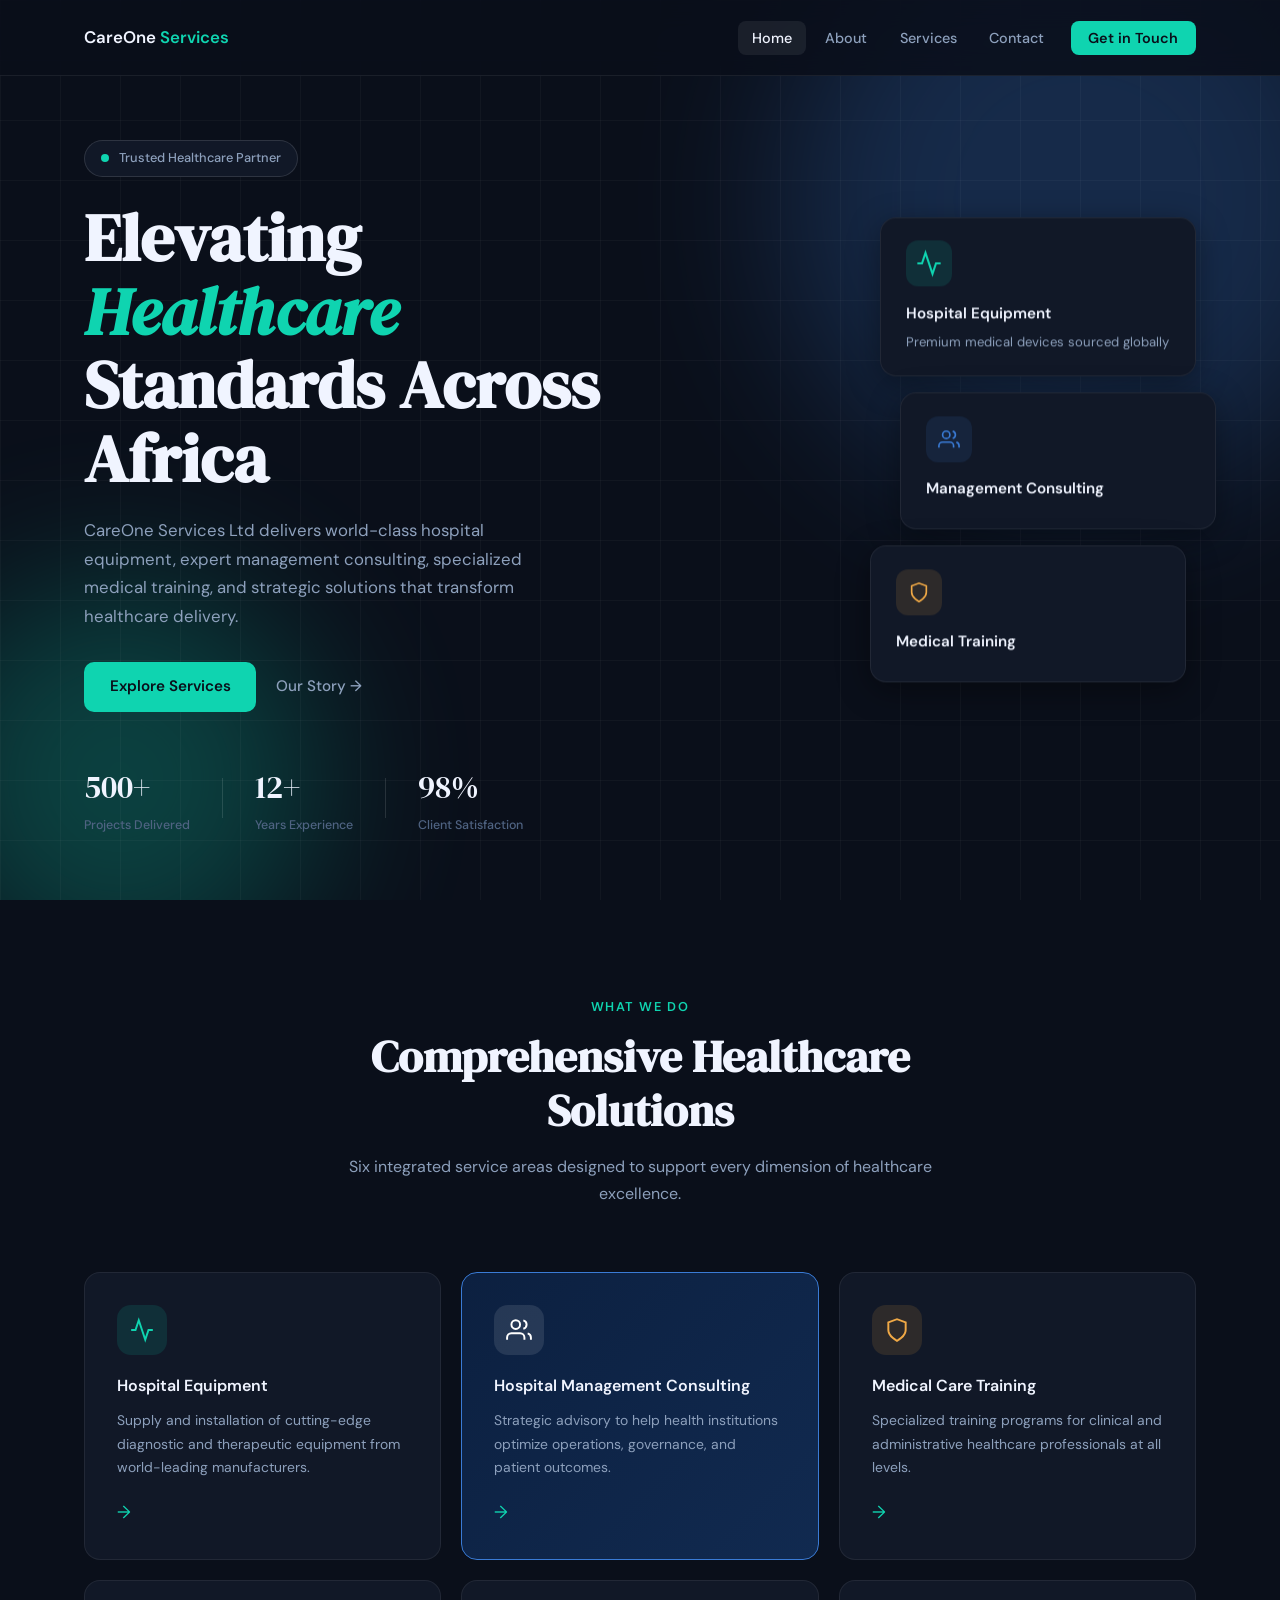
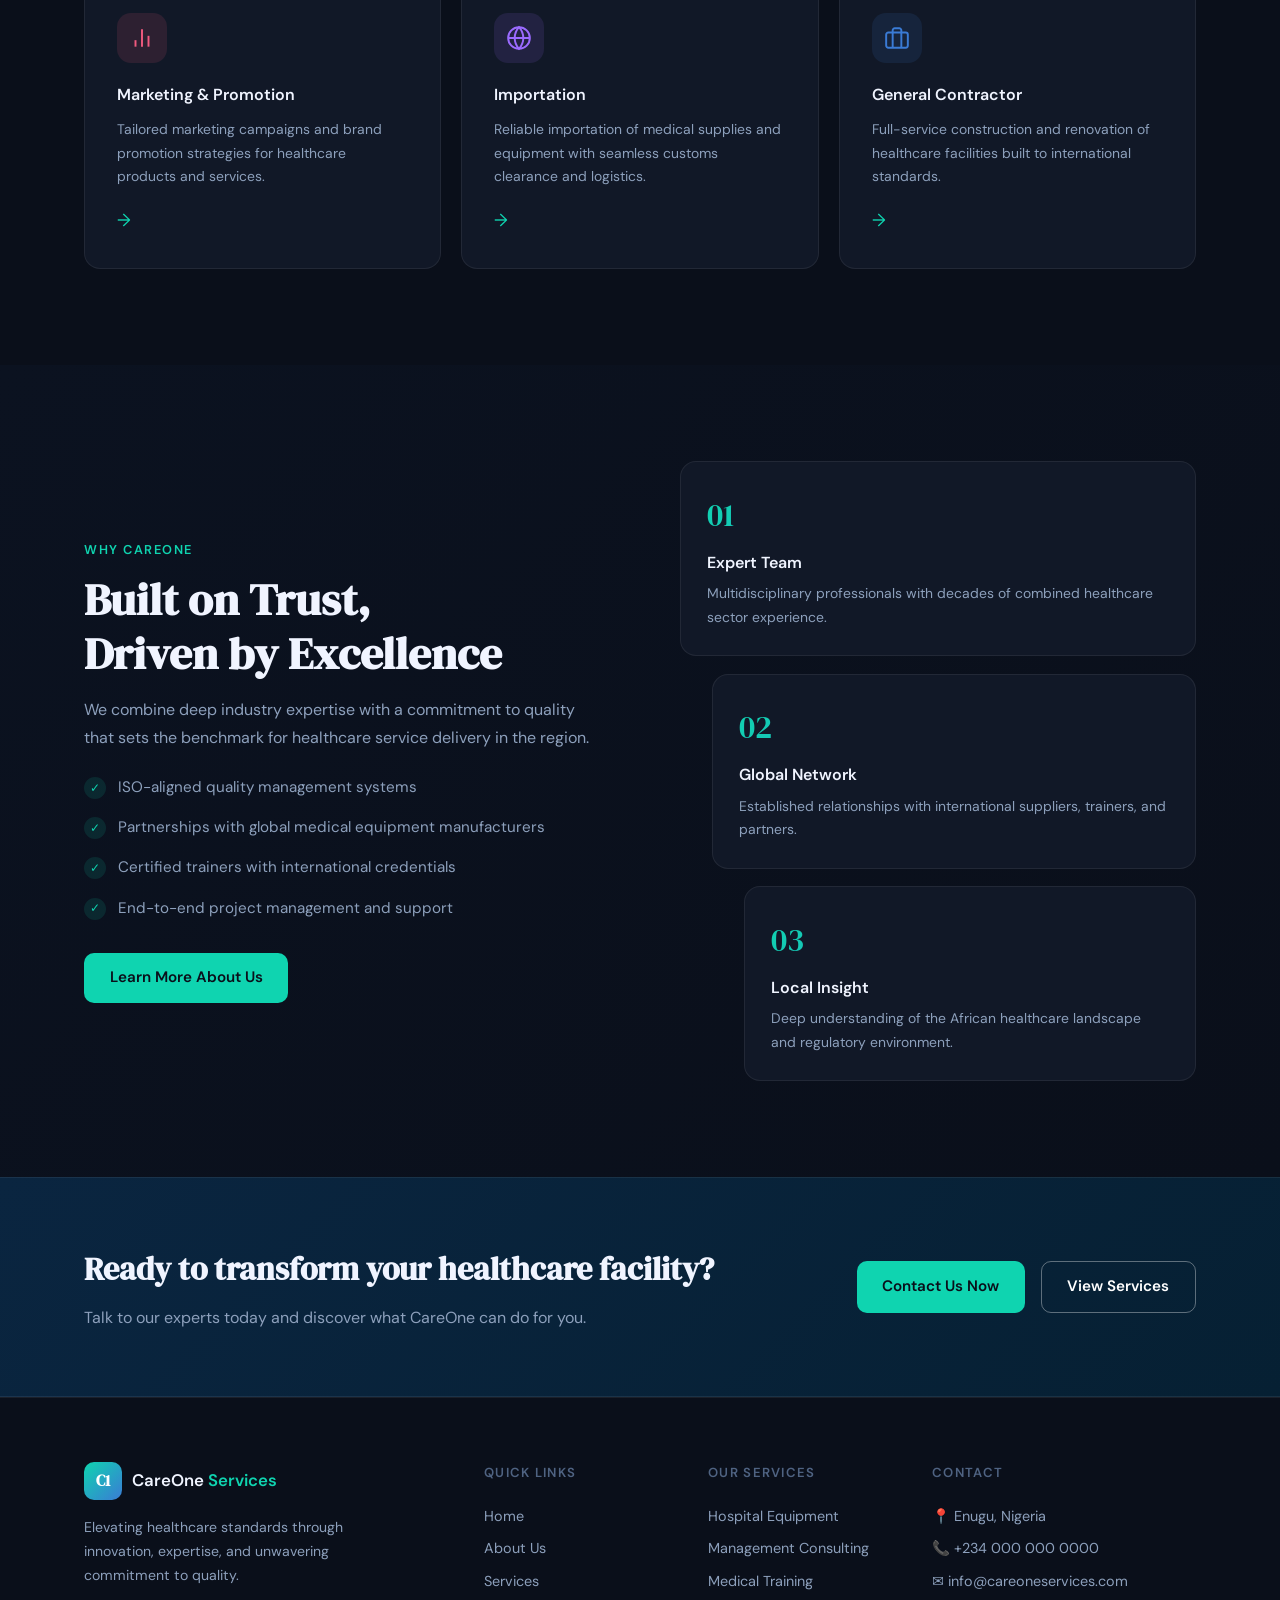
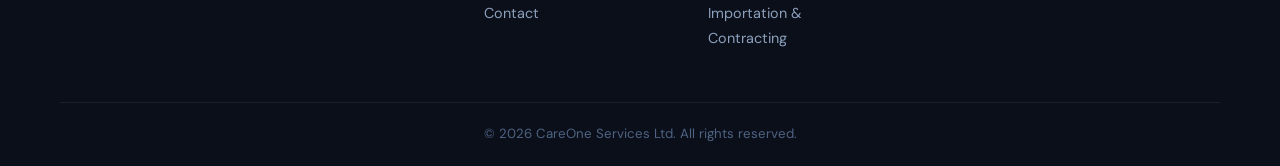
==== commit 8f15b2b9: "Comment out logo mark in navbar Comment out the logo mark in the navbar." ====
--- a/index.html
+++ b/index.html
@@ -14,7 +14,7 @@
   <nav class="navbar" id="navbar">
     <div class="nav-container">
       <a href="index.html" class="logo">
-        <span class="logo-mark">C1</span>
+        <!-- <span class="logo-mark">C1</span> -->
         <span class="logo-text">CareOne <span>Services</span></span>
       </a>
       <button class="hamburger" id="hamburger" aria-label="Toggle menu">
